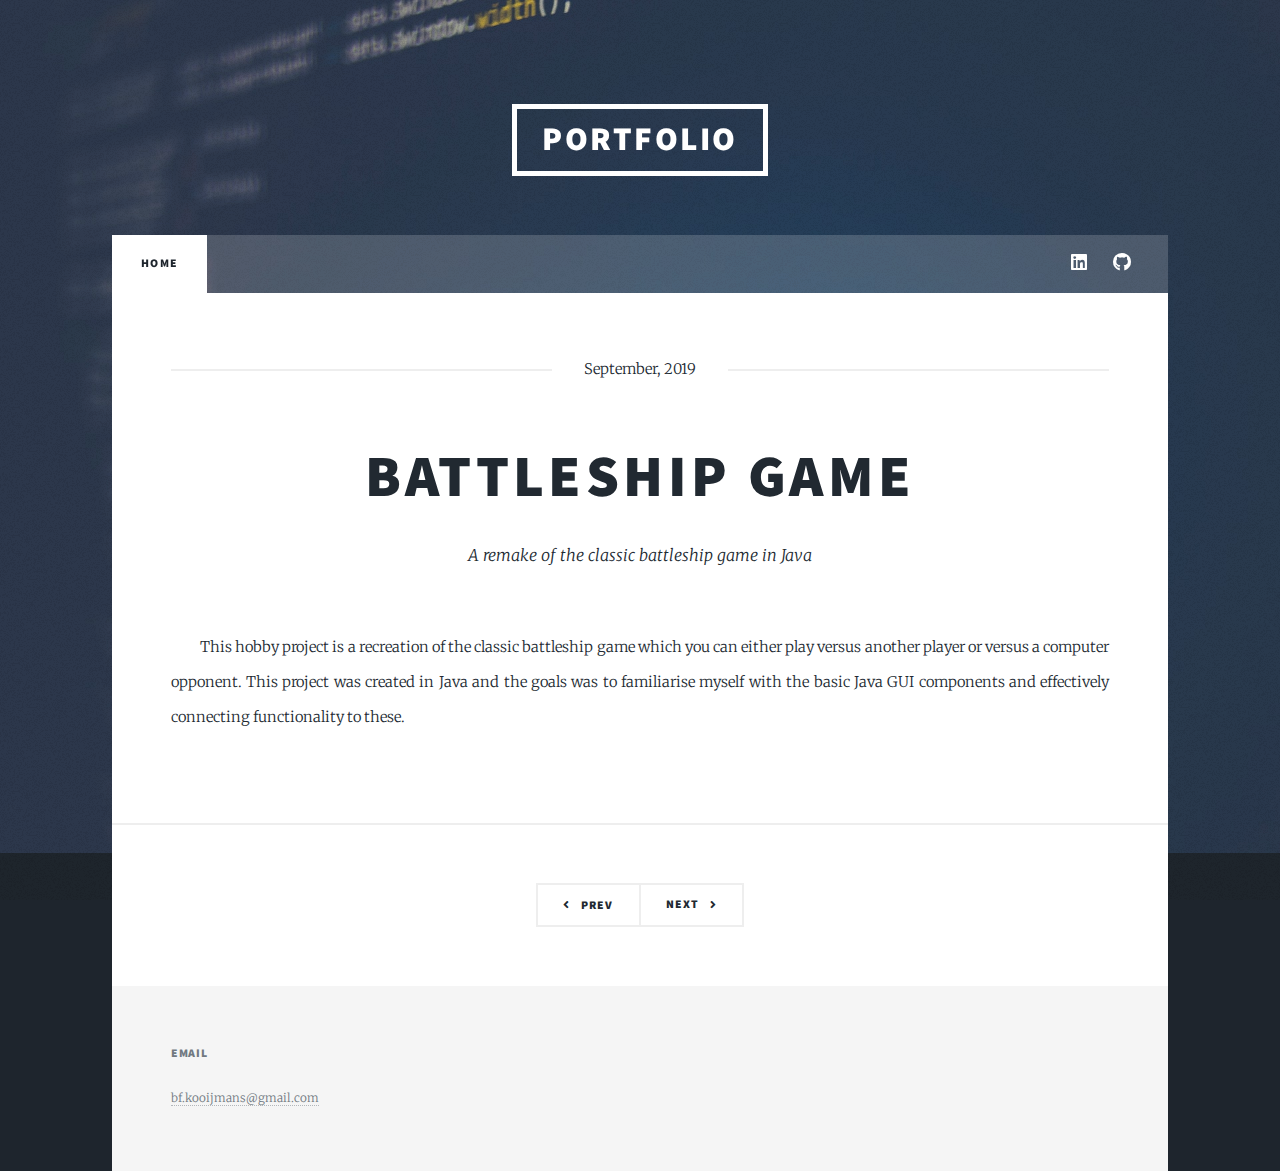
==== battleship.html @ cfff06ec "v.02" ====
<!DOCTYPE HTML>
<!--
	Massively by HTML5 UP
	html5up.net | @ajlkn
	Free for personal and commercial use under the CCA 3.0 license (html5up.net/license)
-->
<html>
	<head>
		<title>Bart Kooijmans: Battleship game </title>
		<meta charset="utf-8" />
		<meta name="viewport" content="width=device-width, initial-scale=1, user-scalable=no" />
		<link rel="stylesheet" href="assets/css/main.css" />
		<noscript><link rel="stylesheet" href="assets/css/noscript.css" /></noscript>
	</head>
	<body class="is-preload">

		<!-- Wrapper -->
			<div id="wrapper">

				<!-- Header -->
					<header id="header">
						<a href="index.html" class="logo">Portfolio</a>
					</header>

				<!-- Nav -->
					<nav id="nav">
						<ul class="links">
							<li class="active"><a href="index.html">Home</a></li>
<!--							<li><a href="generic.html">Generic Page</a></li>
							<li><a href="elements.html">Elements Reference</a></li> 
-->
						</ul>
						<ul class="icons">
							<li><a href="#" class="icon brands fa-linkedin"><span class="label">LinkedIn</span></a></li>

							<li><a href="https://github.com/BartKooijmans" class="icon brands fa-github"><span class="label">GitHub</span></a></li>
						</ul>
					</nav>

				<!-- Main -->
					<div id="main">

						<!-- Post -->
							<section class="post">
								<header class="major">
									<span class="date">September, 2019</span>
									<h1>Battleship game</h1>
									<p>A remake of the classic battleship game in Java</p>
								</header>
								<div class="image left"><img src="images/Battleship.jpg" alt="" /></div>
								<p>This hobby project is a recreation of the classic battleship game which you can either play versus another player or versus a computer opponent. This project was created in Java and the goals was to familiarise myself with the basic Java GUI components and effectively connecting functionality to these.</p>
							
							</section>

						<!-- Footer -->
						<section class="special">
							<footer>
								<div class="pagination">
									<a href="umltool.html" class="previous">Prev</a>
									<a href="umltool.html" class="next">Next</a>
								</div>
							</footer> 
						</section>
					</div>

				<!-- Footer -->
					<footer id="footer">
						<section>
							<section>
								<h3>Email</h3>
								<p><a href="mailto:bf.kooijmans@gmail.com">bf.kooijmans@gmail.com</a></p>
							</section>
						</section>
					</footer>
			</div>

		<!-- Scripts -->
			<script src="assets/js/jquery.min.js"></script>
			<script src="assets/js/jquery.scrollex.min.js"></script>
			<script src="assets/js/jquery.scrolly.min.js"></script>
			<script src="assets/js/browser.min.js"></script>
			<script src="assets/js/breakpoints.min.js"></script>
			<script src="assets/js/util.js"></script>
			<script src="assets/js/main.js"></script>

	</body>
</html>
---- assets/css/main.css ----
@import url(fontawesome-all.min.css);
@import url("https://fonts.googleapis.com/css?family=Merriweather:300,700,300italic,700italic|Source+Sans+Pro:900");

/*
	Massively by HTML5 UP
	html5up.net | @ajlkn
	Free for personal and commercial use under the CCA 3.0 license (html5up.net/license)
*/

html, body, div, span, applet, object,
iframe, h1, h2, h3, h4, h5, h6, p, blockquote,
pre, a, abbr, acronym, address, big, cite,
code, del, dfn, em, img, ins, kbd, q, s, samp,
small, strike, strong, sub, sup, tt, var, b,
u, i, center, dl, dt, dd, ol, ul, li, fieldset,
form, label, legend, table, caption, tbody,
tfoot, thead, tr, th, td, article, aside,
canvas, details, embed, figure, figcaption,
footer, header, hgroup, menu, nav, output, ruby,
section, summary, time, mark, audio, video {
	margin: 0;
	padding: 0;
	border: 0;
	font-size: 100%;
	font: inherit;
	vertical-align: baseline;}

article, aside, details, figcaption, figure,
footer, header, hgroup, menu, nav, section {
	display: block;}

body {
	line-height: 1;
}

ol, ul {
	list-style: none;
}

blockquote, q {
	quotes: none;
}

	blockquote:before, blockquote:after, q:before, q:after {
		content: '';
		content: none;
	}

table {
	border-collapse: collapse;
	border-spacing: 0;
}

body {
	-webkit-text-size-adjust: none;
}

mark {
	background-color: transparent;
	color: inherit;
}

input::-moz-focus-inner {
	border: 0;
	padding: 0;
}

input, select, textarea {
	-moz-appearance: none;
	-webkit-appearance: none;
	-ms-appearance: none;
	appearance: none;
}

/* Basic */

	@-ms-viewport {
		width: device-width;
	}

	body {
		-ms-overflow-style: scrollbar;
	}

	@media screen and (max-width: 480px) {

		html, body {
			min-width: 320px;
		}

	}

	html {
		box-sizing: border-box;
	}

	*, *:before, *:after {
		box-sizing: inherit;
	}

	body {
		background-color: #1e252d;
	}

		body.is-preload *, body.is-preload *:before, body.is-preload *:after {
			-moz-animation: none !important;
			-webkit-animation: none !important;
			-ms-animation: none !important;
			animation: none !important;
			-moz-transition: none !important;
			-webkit-transition: none !important;
			-ms-transition: none !important;
			transition: none !important;
		}

/* Type */

	html {
		font-size: 16pt;
	}

		@media screen and (max-width: 1680px) {

			html {
				font-size: 12pt;
			}

		}

		@media screen and (max-width: 1280px) {

			html {
				font-size: 11pt;
			}

		}

		@media screen and (max-width: 360px) {

			html {
				font-size: 10pt;
			}

		}

	body {
		color: #212931;
	}

	body, input, select, textarea {
		font-family: "Merriweather", Georgia, serif;
		font-weight: 300;
		font-size: 1rem;
		line-height: 2.375;
	}

	a {
		-moz-transition: color 0.2s ease-in-out, background-color 0.2s ease-in-out, border-color 0.2s ease-in-out, box-shadow 0.2s ease-in-out;
		-webkit-transition: color 0.2s ease-in-out, background-color 0.2s ease-in-out, border-color 0.2s ease-in-out, box-shadow 0.2s ease-in-out;
		-ms-transition: color 0.2s ease-in-out, background-color 0.2s ease-in-out, border-color 0.2s ease-in-out, box-shadow 0.2s ease-in-out;
		transition: color 0.2s ease-in-out, background-color 0.2s ease-in-out, border-color 0.2s ease-in-out, box-shadow 0.2s ease-in-out;
		border-bottom: dotted 1px;
		text-decoration: none;
	}

		a:hover {
			border-bottom-color: transparent;
		}

	strong, b {
		font-weight: 600;
	}

	em, i {
		font-style: italic;
	}

	p {
		text-align: justify;
		margin: 0 0 2rem 0;
	}

	h1, h2, h3, h4, h5, h6 {
		font-family: "Source Sans Pro", Helvetica, sans-serif;
		font-weight: 900;
		line-height: 1.5;
		letter-spacing: 0.075em;
		text-transform: uppercase;
		margin: 0 0 1rem 0;
	}

		h1 a, h2 a, h3 a, h4 a, h5 a, h6 a {
			border-bottom: 0;
			color: inherit;
			text-decoration: none;
		}

	h1 {
		font-size: 4rem;
		line-height: 1.1;
		margin: 0 0 2rem 0;
	}

	h2 {
		font-size: 1.75rem;
		line-height: 1.3;
		margin: 0 0 1.5rem 0;
	}

	h3 {
		font-size: 1.25rem;
		margin: 0 0 1.5rem 0;
	}

	h4 {
		font-size: 1rem;
	}

	h5 {
		font-size: 0.9rem;
	}

	h6 {
		font-size: 0.8rem;
	}

	sub {
		font-size: 0.8rem;
		position: relative;
		top: 0.5rem;
	}

	sup {
		font-size: 0.8rem;
		position: relative;
		top: -0.5rem;
	}

	blockquote {
		border-left: solid 4px;
		font-style: italic;
		margin: 0 0 2rem 0;
		padding: 0.5rem 0 0.5rem 2rem;
	}

	code {
		border: solid 2px;
		font-family: "Courier New", monospace;
		font-size: 0.9rem;
		margin: 0 0.25rem;
		padding: 0.25rem 0.65rem;
	}

	pre {
		-webkit-overflow-scrolling: touch;
		font-family: "Courier New", monospace;
		font-size: 0.9rem;
		margin: 0 0 2rem 0;
	}

		pre code {
			display: block;
			line-height: 1.75;
			padding: 1rem 1.5rem;
			overflow-x: auto;
		}

	hr {
		border: 0;
		border-bottom: solid 2px;
		margin: 3rem 0;
	}

		hr.major {
			margin: 5rem 0;
		}

	.align-left {
		text-align: left;
	}

	.align-center {
		text-align: center;
	}

	.align-right {
		text-align: right;
	}

	input, select, textarea {
		color: #212931;
	}

	a {
		color: #212931;
		border-bottom-color: rgba(33, 41, 49, 0.5);
	}

		a:hover {
			border-bottom-color: transparent;
			color: #18bfef !important;
		}

	strong, b {
		color: #212931;
	}

	h1, h2, h3, h4, h5, h6 {
		color: #212931;
	}

	blockquote {
		border-left-color: #eeeeee;
	}

	code {
		background: rgba(220, 220, 220, 0.25);
		border-color: #eeeeee;
	}

	hr {
		border-bottom-color: #eeeeee;
	}

/* Row */

	.row {
		display: flex;
		flex-wrap: wrap;
		box-sizing: border-box;
		align-items: stretch;
	}

		.row > * {
			box-sizing: border-box;
		}

		.row.gtr-uniform > * > :last-child {
			margin-bottom: 0;
		}

		.row.aln-left {
			justify-content: flex-start;
		}

		.row.aln-center {
			justify-content: center;
		}

		.row.aln-right {
			justify-content: flex-end;
		}

		.row.aln-top {
			align-items: flex-start;
		}

		.row.aln-middle {
			align-items: center;
		}

		.row.aln-bottom {
			align-items: flex-end;
		}

		.row > .imp {
			order: -1;
		}

		.row > .col-1 {
			width: 8.33333%;
		}

		.row > .off-1 {
			margin-left: 8.33333%;
		}

		.row > .col-2 {
			width: 16.66667%;
		}

		.row > .off-2 {
			margin-left: 16.66667%;
		}

		.row > .col-3 {
			width: 25%;
		}

		.row > .off-3 {
			margin-left: 25%;
		}

		.row > .col-4 {
			width: 33.33333%;
		}

		.row > .off-4 {
			margin-left: 33.33333%;
		}

		.row > .col-5 {
			width: 41.66667%;
		}

		.row > .off-5 {
			margin-left: 41.66667%;
		}

		.row > .col-6 {
			width: 50%;
		}

		.row > .off-6 {
			margin-left: 50%;
		}

		.row > .col-7 {
			width: 58.33333%;
		}

		.row > .off-7 {
			margin-left: 58.33333%;
		}

		.row > .col-8 {
			width: 66.66667%;
		}

		.row > .off-8 {
			margin-left: 66.66667%;
		}

		.row > .col-9 {
			width: 75%;
		}

		.row > .off-9 {
			margin-left: 75%;
		}

		.row > .col-10 {
			width: 83.33333%;
		}

		.row > .off-10 {
			margin-left: 83.33333%;
		}

		.row > .col-11 {
			width: 91.66667%;
		}

		.row > .off-11 {
			margin-left: 91.66667%;
		}

		.row > .col-12 {
			width: 100%;
		}

		.row > .off-12 {
			margin-left: 100%;
		}

		.row.gtr-0 {
			margin-top: 0;
			margin-left: 0rem;
		}

			.row.gtr-0 > * {
				padding: 0 0 0 0rem;
			}

			.row.gtr-0.gtr-uniform {
				margin-top: 0rem;
			}

				.row.gtr-0.gtr-uniform > * {
					padding-top: 0rem;
				}

		.row.gtr-25 {
			margin-top: 0;
			margin-left: -0.375rem;
		}

			.row.gtr-25 > * {
				padding: 0 0 0 0.375rem;
			}

			.row.gtr-25.gtr-uniform {
				margin-top: -0.375rem;
			}

				.row.gtr-25.gtr-uniform > * {
					padding-top: 0.375rem;
				}

		.row.gtr-50 {
			margin-top: 0;
			margin-left: -0.75rem;
		}

			.row.gtr-50 > * {
				padding: 0 0 0 0.75rem;
			}

			.row.gtr-50.gtr-uniform {
				margin-top: -0.75rem;
			}

				.row.gtr-50.gtr-uniform > * {
					padding-top: 0.75rem;
				}

		.row {
			margin-top: 0;
			margin-left: -1.5rem;
		}

			.row > * {
				padding: 0 0 0 1.5rem;
			}

			.row.gtr-uniform {
				margin-top: -1.5rem;
			}

				.row.gtr-uniform > * {
					padding-top: 1.5rem;
				}

		.row.gtr-150 {
			margin-top: 0;
			margin-left: -2.25rem;
		}

			.row.gtr-150 > * {
				padding: 0 0 0 2.25rem;
			}

			.row.gtr-150.gtr-uniform {
				margin-top: -2.25rem;
			}

				.row.gtr-150.gtr-uniform > * {
					padding-top: 2.25rem;
				}

		.row.gtr-200 {
			margin-top: 0;
			margin-left: -3rem;
		}

			.row.gtr-200 > * {
				padding: 0 0 0 3rem;
			}

			.row.gtr-200.gtr-uniform {
				margin-top: -3rem;
			}

				.row.gtr-200.gtr-uniform > * {
					padding-top: 3rem;
				}

		@media screen and (max-width: 1680px) {

			.row {
				display: flex;
				flex-wrap: wrap;
				box-sizing: border-box;
				align-items: stretch;
			}

				.row > * {
					box-sizing: border-box;
				}

				.row.gtr-uniform > * > :last-child {
					margin-bottom: 0;
				}

				.row.aln-left {
					justify-content: flex-start;
				}

				.row.aln-center {
					justify-content: center;
				}

				.row.aln-right {
					justify-content: flex-end;
				}

				.row.aln-top {
					align-items: flex-start;
				}

				.row.aln-middle {
					align-items: center;
				}

				.row.aln-bottom {
					align-items: flex-end;
				}

				.row > .imp-xlarge {
					order: -1;
				}

				.row > .col-1-xlarge {
					width: 8.33333%;
				}

				.row > .off-1-xlarge {
					margin-left: 8.33333%;
				}

				.row > .col-2-xlarge {
					width: 16.66667%;
				}

				.row > .off-2-xlarge {
					margin-left: 16.66667%;
				}

				.row > .col-3-xlarge {
					width: 25%;
				}

				.row > .off-3-xlarge {
					margin-left: 25%;
				}

				.row > .col-4-xlarge {
					width: 33.33333%;
				}

				.row > .off-4-xlarge {
					margin-left: 33.33333%;
				}

				.row > .col-5-xlarge {
					width: 41.66667%;
				}

				.row > .off-5-xlarge {
					margin-left: 41.66667%;
				}

				.row > .col-6-xlarge {
					width: 50%;
				}

				.row > .off-6-xlarge {
					margin-left: 50%;
				}

				.row > .col-7-xlarge {
					width: 58.33333%;
				}

				.row > .off-7-xlarge {
					margin-left: 58.33333%;
				}

				.row > .col-8-xlarge {
					width: 66.66667%;
				}

				.row > .off-8-xlarge {
					margin-left: 66.66667%;
				}

				.row > .col-9-xlarge {
					width: 75%;
				}

				.row > .off-9-xlarge {
					margin-left: 75%;
				}

				.row > .col-10-xlarge {
					width: 83.33333%;
				}

				.row > .off-10-xlarge {
					margin-left: 83.33333%;
				}

				.row > .col-11-xlarge {
					width: 91.66667%;
				}

				.row > .off-11-xlarge {
					margin-left: 91.66667%;
				}

				.row > .col-12-xlarge {
					width: 100%;
				}

				.row > .off-12-xlarge {
					margin-left: 100%;
				}

				.row.gtr-0 {
					margin-top: 0;
					margin-left: 0rem;
				}

					.row.gtr-0 > * {
						padding: 0 0 0 0rem;
					}

					.row.gtr-0.gtr-uniform {
						margin-top: 0rem;
					}

						.row.gtr-0.gtr-uniform > * {
							padding-top: 0rem;
						}

				.row.gtr-25 {
					margin-top: 0;
					margin-left: -0.375rem;
				}

					.row.gtr-25 > * {
						padding: 0 0 0 0.375rem;
					}

					.row.gtr-25.gtr-uniform {
						margin-top: -0.375rem;
					}

						.row.gtr-25.gtr-uniform > * {
							padding-top: 0.375rem;
						}

				.row.gtr-50 {
					margin-top: 0;
					margin-left: -0.75rem;
				}

					.row.gtr-50 > * {
						padding: 0 0 0 0.75rem;
					}

					.row.gtr-50.gtr-uniform {
						margin-top: -0.75rem;
					}

						.row.gtr-50.gtr-uniform > * {
							padding-top: 0.75rem;
						}

				.row {
					margin-top: 0;
					margin-left: -1.5rem;
				}

					.row > * {
						padding: 0 0 0 1.5rem;
					}

					.row.gtr-uniform {
						margin-top: -1.5rem;
					}

						.row.gtr-uniform > * {
							padding-top: 1.5rem;
						}

				.row.gtr-150 {
					margin-top: 0;
					margin-left: -2.25rem;
				}

					.row.gtr-150 > * {
						padding: 0 0 0 2.25rem;
					}

					.row.gtr-150.gtr-uniform {
						margin-top: -2.25rem;
					}

						.row.gtr-150.gtr-uniform > * {
							padding-top: 2.25rem;
						}

				.row.gtr-200 {
					margin-top: 0;
					margin-left: -3rem;
				}

					.row.gtr-200 > * {
						padding: 0 0 0 3rem;
					}

					.row.gtr-200.gtr-uniform {
						margin-top: -3rem;
					}

						.row.gtr-200.gtr-uniform > * {
							padding-top: 3rem;
						}

		}

		@media screen and (max-width: 1280px) {

			.row {
				display: flex;
				flex-wrap: wrap;
				box-sizing: border-box;
				align-items: stretch;
			}

				.row > * {
					box-sizing: border-box;
				}

				.row.gtr-uniform > * > :last-child {
					margin-bottom: 0;
				}

				.row.aln-left {
					justify-content: flex-start;
				}

				.row.aln-center {
					justify-content: center;
				}

				.row.aln-right {
					justify-content: flex-end;
				}

				.row.aln-top {
					align-items: flex-start;
				}

				.row.aln-middle {
					align-items: center;
				}

				.row.aln-bottom {
					align-items: flex-end;
				}

				.row > .imp-large {
					order: -1;
				}

				.row > .col-1-large {
					width: 8.33333%;
				}

				.row > .off-1-large {
					margin-left: 8.33333%;
				}

				.row > .col-2-large {
					width: 16.66667%;
				}

				.row > .off-2-large {
					margin-left: 16.66667%;
				}

				.row > .col-3-large {
					width: 25%;
				}

				.row > .off-3-large {
					margin-left: 25%;
				}

				.row > .col-4-large {
					width: 33.33333%;
				}

				.row > .off-4-large {
					margin-left: 33.33333%;
				}

				.row > .col-5-large {
					width: 41.66667%;
				}

				.row > .off-5-large {
					margin-left: 41.66667%;
				}

				.row > .col-6-large {
					width: 50%;
				}

				.row > .off-6-large {
					margin-left: 50%;
				}

				.row > .col-7-large {
					width: 58.33333%;
				}

				.row > .off-7-large {
					margin-left: 58.33333%;
				}

				.row > .col-8-large {
					width: 66.66667%;
				}

				.row > .off-8-large {
					margin-left: 66.66667%;
				}

				.row > .col-9-large {
					width: 75%;
				}

				.row > .off-9-large {
					margin-left: 75%;
				}

				.row > .col-10-large {
					width: 83.33333%;
				}

				.row > .off-10-large {
					margin-left: 83.33333%;
				}

				.row > .col-11-large {
					width: 91.66667%;
				}

				.row > .off-11-large {
					margin-left: 91.66667%;
				}

				.row > .col-12-large {
					width: 100%;
				}

				.row > .off-12-large {
					margin-left: 100%;
				}

				.row.gtr-0 {
					margin-top: 0;
					margin-left: 0rem;
				}

					.row.gtr-0 > * {
						padding: 0 0 0 0rem;
					}

					.row.gtr-0.gtr-uniform {
						margin-top: 0rem;
					}

						.row.gtr-0.gtr-uniform > * {
							padding-top: 0rem;
						}

				.row.gtr-25 {
					margin-top: 0;
					margin-left: -0.375rem;
				}

					.row.gtr-25 > * {
						padding: 0 0 0 0.375rem;
					}

					.row.gtr-25.gtr-uniform {
						margin-top: -0.375rem;
					}

						.row.gtr-25.gtr-uniform > * {
							padding-top: 0.375rem;
						}

				.row.gtr-50 {
					margin-top: 0;
					margin-left: -0.75rem;
				}

					.row.gtr-50 > * {
						padding: 0 0 0 0.75rem;
					}

					.row.gtr-50.gtr-uniform {
						margin-top: -0.75rem;
					}

						.row.gtr-50.gtr-uniform > * {
							padding-top: 0.75rem;
						}

				.row {
					margin-top: 0;
					margin-left: -1.5rem;
				}

					.row > * {
						padding: 0 0 0 1.5rem;
					}

					.row.gtr-uniform {
						margin-top: -1.5rem;
					}

						.row.gtr-uniform > * {
							padding-top: 1.5rem;
						}

				.row.gtr-150 {
					margin-top: 0;
					margin-left: -2.25rem;
				}

					.row.gtr-150 > * {
						padding: 0 0 0 2.25rem;
					}

					.row.gtr-150.gtr-uniform {
						margin-top: -2.25rem;
					}

						.row.gtr-150.gtr-uniform > * {
							padding-top: 2.25rem;
						}

				.row.gtr-200 {
					margin-top: 0;
					margin-left: -3rem;
				}

					.row.gtr-200 > * {
						padding: 0 0 0 3rem;
					}

					.row.gtr-200.gtr-uniform {
						margin-top: -3rem;
					}

						.row.gtr-200.gtr-uniform > * {
							padding-top: 3rem;
						}

		}

		@media screen and (max-width: 980px) {

			.row {
				display: flex;
				flex-wrap: wrap;
				box-sizing: border-box;
				align-items: stretch;
			}

				.row > * {
					box-sizing: border-box;
				}

				.row.gtr-uniform > * > :last-child {
					margin-bottom: 0;
				}

				.row.aln-left {
					justify-content: flex-start;
				}

				.row.aln-center {
					justify-content: center;
				}

				.row.aln-right {
					justify-content: flex-end;
				}

				.row.aln-top {
					align-items: flex-start;
				}

				.row.aln-middle {
					align-items: center;
				}

				.row.aln-bottom {
					align-items: flex-end;
				}

				.row > .imp-medium {
					order: -1;
				}

				.row > .col-1-medium {
					width: 8.33333%;
				}

				.row > .off-1-medium {
					margin-left: 8.33333%;
				}

				.row > .col-2-medium {
					width: 16.66667%;
				}

				.row > .off-2-medium {
					margin-left: 16.66667%;
				}

				.row > .col-3-medium {
					width: 25%;
				}

				.row > .off-3-medium {
					margin-left: 25%;
				}

				.row > .col-4-medium {
					width: 33.33333%;
				}

				.row > .off-4-medium {
					margin-left: 33.33333%;
				}

				.row > .col-5-medium {
					width: 41.66667%;
				}

				.row > .off-5-medium {
					margin-left: 41.66667%;
				}

				.row > .col-6-medium {
					width: 50%;
				}

				.row > .off-6-medium {
					margin-left: 50%;
				}

				.row > .col-7-medium {
					width: 58.33333%;
				}

				.row > .off-7-medium {
					margin-left: 58.33333%;
				}

				.row > .col-8-medium {
					width: 66.66667%;
				}

				.row > .off-8-medium {
					margin-left: 66.66667%;
				}

				.row > .col-9-medium {
					width: 75%;
				}

				.row > .off-9-medium {
					margin-left: 75%;
				}

				.row > .col-10-medium {
					width: 83.33333%;
				}

				.row > .off-10-medium {
					margin-left: 83.33333%;
				}

				.row > .col-11-medium {
					width: 91.66667%;
				}

				.row > .off-11-medium {
					margin-left: 91.66667%;
				}

				.row > .col-12-medium {
					width: 100%;
				}

				.row > .off-12-medium {
					margin-left: 100%;
				}

				.row.gtr-0 {
					margin-top: 0;
					margin-left: 0rem;
				}

					.row.gtr-0 > * {
						padding: 0 0 0 0rem;
					}

					.row.gtr-0.gtr-uniform {
						margin-top: 0rem;
					}

						.row.gtr-0.gtr-uniform > * {
							padding-top: 0rem;
						}

				.row.gtr-25 {
					margin-top: 0;
					margin-left: -0.375rem;
				}

					.row.gtr-25 > * {
						padding: 0 0 0 0.375rem;
					}

					.row.gtr-25.gtr-uniform {
						margin-top: -0.375rem;
					}

						.row.gtr-25.gtr-uniform > * {
							padding-top: 0.375rem;
						}

				.row.gtr-50 {
					margin-top: 0;
					margin-left: -0.75rem;
				}

					.row.gtr-50 > * {
						padding: 0 0 0 0.75rem;
					}

					.row.gtr-50.gtr-uniform {
						margin-top: -0.75rem;
					}

						.row.gtr-50.gtr-uniform > * {
							padding-top: 0.75rem;
						}

				.row {
					margin-top: 0;
					margin-left: -1.5rem;
				}

					.row > * {
						padding: 0 0 0 1.5rem;
					}

					.row.gtr-uniform {
						margin-top: -1.5rem;
					}

						.row.gtr-uniform > * {
							padding-top: 1.5rem;
						}

				.row.gtr-150 {
					margin-top: 0;
					margin-left: -2.25rem;
				}

					.row.gtr-150 > * {
						padding: 0 0 0 2.25rem;
					}

					.row.gtr-150.gtr-uniform {
						margin-top: -2.25rem;
					}

						.row.gtr-150.gtr-uniform > * {
							padding-top: 2.25rem;
						}

				.row.gtr-200 {
					margin-top: 0;
					margin-left: -3rem;
				}

					.row.gtr-200 > * {
						padding: 0 0 0 3rem;
					}

					.row.gtr-200.gtr-uniform {
						margin-top: -3rem;
					}

						.row.gtr-200.gtr-uniform > * {
							padding-top: 3rem;
						}

		}

		@media screen and (max-width: 736px) {

			.row {
				display: flex;
				flex-wrap: wrap;
				box-sizing: border-box;
				align-items: stretch;
			}

				.row > * {
					box-sizing: border-box;
				}

				.row.gtr-uniform > * > :last-child {
					margin-bottom: 0;
				}

				.row.aln-left {
					justify-content: flex-start;
				}

				.row.aln-center {
					justify-content: center;
				}

				.row.aln-right {
					justify-content: flex-end;
				}

				.row.aln-top {
					align-items: flex-start;
				}

				.row.aln-middle {
					align-items: center;
				}

				.row.aln-bottom {
					align-items: flex-end;
				}

				.row > .imp-small {
					order: -1;
				}

				.row > .col-1-small {
					width: 8.33333%;
				}

				.row > .off-1-small {
					margin-left: 8.33333%;
				}

				.row > .col-2-small {
					width: 16.66667%;
				}

				.row > .off-2-small {
					margin-left: 16.66667%;
				}

				.row > .col-3-small {
					width: 25%;
				}

				.row > .off-3-small {
					margin-left: 25%;
				}

				.row > .col-4-small {
					width: 33.33333%;
				}

				.row > .off-4-small {
					margin-left: 33.33333%;
				}

				.row > .col-5-small {
					width: 41.66667%;
				}

				.row > .off-5-small {
					margin-left: 41.66667%;
				}

				.row > .col-6-small {
					width: 50%;
				}

				.row > .off-6-small {
					margin-left: 50%;
				}

				.row > .col-7-small {
					width: 58.33333%;
				}

				.row > .off-7-small {
					margin-left: 58.33333%;
				}

				.row > .col-8-small {
					width: 66.66667%;
				}

				.row > .off-8-small {
					margin-left: 66.66667%;
				}

				.row > .col-9-small {
					width: 75%;
				}

				.row > .off-9-small {
					margin-left: 75%;
				}

				.row > .col-10-small {
					width: 83.33333%;
				}

				.row > .off-10-small {
					margin-left: 83.33333%;
				}

				.row > .col-11-small {
					width: 91.66667%;
				}

				.row > .off-11-small {
					margin-left: 91.66667%;
				}

				.row > .col-12-small {
					width: 100%;
				}

				.row > .off-12-small {
					margin-left: 100%;
				}

				.row.gtr-0 {
					margin-top: 0;
					margin-left: 0rem;
				}

					.row.gtr-0 > * {
						padding: 0 0 0 0rem;
					}

					.row.gtr-0.gtr-uniform {
						margin-top: 0rem;
					}

						.row.gtr-0.gtr-uniform > * {
							padding-top: 0rem;
						}

				.row.gtr-25 {
					margin-top: 0;
					margin-left: -0.375rem;
				}

					.row.gtr-25 > * {
						padding: 0 0 0 0.375rem;
					}

					.row.gtr-25.gtr-uniform {
						margin-top: -0.375rem;
					}

						.row.gtr-25.gtr-uniform > * {
							padding-top: 0.375rem;
						}

				.row.gtr-50 {
					margin-top: 0;
					margin-left: -0.75rem;
				}

					.row.gtr-50 > * {
						padding: 0 0 0 0.75rem;
					}

					.row.gtr-50.gtr-uniform {
						margin-top: -0.75rem;
					}

						.row.gtr-50.gtr-uniform > * {
							padding-top: 0.75rem;
						}

				.row {
					margin-top: 0;
					margin-left: -1.5rem;
				}

					.row > * {
						padding: 0 0 0 1.5rem;
					}

					.row.gtr-uniform {
						margin-top: -1.5rem;
					}

						.row.gtr-uniform > * {
							padding-top: 1.5rem;
						}

				.row.gtr-150 {
					margin-top: 0;
					margin-left: -2.25rem;
				}

					.row.gtr-150 > * {
						padding: 0 0 0 2.25rem;
					}

					.row.gtr-150.gtr-uniform {
						margin-top: -2.25rem;
					}

						.row.gtr-150.gtr-uniform > * {
							padding-top: 2.25rem;
						}

				.row.gtr-200 {
					margin-top: 0;
					margin-left: -3rem;
				}

					.row.gtr-200 > * {
						padding: 0 0 0 3rem;
					}

					.row.gtr-200.gtr-uniform {
						margin-top: -3rem;
					}

						.row.gtr-200.gtr-uniform > * {
							padding-top: 3rem;
						}

		}

		@media screen and (max-width: 480px) {

			.row {
				display: flex;
				flex-wrap: wrap;
				box-sizing: border-box;
				align-items: stretch;
			}

				.row > * {
					box-sizing: border-box;
				}

				.row.gtr-uniform > * > :last-child {
					margin-bottom: 0;
				}

				.row.aln-left {
					justify-content: flex-start;
				}

				.row.aln-center {
					justify-content: center;
				}

				.row.aln-right {
					justify-content: flex-end;
				}

				.row.aln-top {
					align-items: flex-start;
				}

				.row.aln-middle {
					align-items: center;
				}

				.row.aln-bottom {
					align-items: flex-end;
				}

				.row > .imp-xsmall {
					order: -1;
				}

				.row > .col-1-xsmall {
					width: 8.33333%;
				}

				.row > .off-1-xsmall {
					margin-left: 8.33333%;
				}

				.row > .col-2-xsmall {
					width: 16.66667%;
				}

				.row > .off-2-xsmall {
					margin-left: 16.66667%;
				}

				.row > .col-3-xsmall {
					width: 25%;
				}

				.row > .off-3-xsmall {
					margin-left: 25%;
				}

				.row > .col-4-xsmall {
					width: 33.33333%;
				}

				.row > .off-4-xsmall {
					margin-left: 33.33333%;
				}

				.row > .col-5-xsmall {
					width: 41.66667%;
				}

				.row > .off-5-xsmall {
					margin-left: 41.66667%;
				}

				.row > .col-6-xsmall {
					width: 50%;
				}

				.row > .off-6-xsmall {
					margin-left: 50%;
				}

				.row > .col-7-xsmall {
					width: 58.33333%;
				}

				.row > .off-7-xsmall {
					margin-left: 58.33333%;
				}

				.row > .col-8-xsmall {
					width: 66.66667%;
				}

				.row > .off-8-xsmall {
					margin-left: 66.66667%;
				}

				.row > .col-9-xsmall {
					width: 75%;
				}

				.row > .off-9-xsmall {
					margin-left: 75%;
				}

				.row > .col-10-xsmall {
					width: 83.33333%;
				}

				.row > .off-10-xsmall {
					margin-left: 83.33333%;
				}

				.row > .col-11-xsmall {
					width: 91.66667%;
				}

				.row > .off-11-xsmall {
					margin-left: 91.66667%;
				}

				.row > .col-12-xsmall {
					width: 100%;
				}

				.row > .off-12-xsmall {
					margin-left: 100%;
				}

				.row.gtr-0 {
					margin-top: 0;
					margin-left: 0rem;
				}

					.row.gtr-0 > * {
						padding: 0 0 0 0rem;
					}

					.row.gtr-0.gtr-uniform {
						margin-top: 0rem;
					}

						.row.gtr-0.gtr-uniform > * {
							padding-top: 0rem;
						}

				.row.gtr-25 {
					margin-top: 0;
					margin-left: -0.375rem;
				}

					.row.gtr-25 > * {
						padding: 0 0 0 0.375rem;
					}

					.row.gtr-25.gtr-uniform {
						margin-top: -0.375rem;
					}

						.row.gtr-25.gtr-uniform > * {
							padding-top: 0.375rem;
						}

				.row.gtr-50 {
					margin-top: 0;
					margin-left: -0.75rem;
				}

					.row.gtr-50 > * {
						padding: 0 0 0 0.75rem;
					}

					.row.gtr-50.gtr-uniform {
						margin-top: -0.75rem;
					}

						.row.gtr-50.gtr-uniform > * {
							padding-top: 0.75rem;
						}

				.row {
					margin-top: 0;
					margin-left: -1.5rem;
				}

					.row > * {
						padding: 0 0 0 1.5rem;
					}

					.row.gtr-uniform {
						margin-top: -1.5rem;
					}

						.row.gtr-uniform > * {
							padding-top: 1.5rem;
						}

				.row.gtr-150 {
					margin-top: 0;
					margin-left: -2.25rem;
				}

					.row.gtr-150 > * {
						padding: 0 0 0 2.25rem;
					}

					.row.gtr-150.gtr-uniform {
						margin-top: -2.25rem;
					}

						.row.gtr-150.gtr-uniform > * {
							padding-top: 2.25rem;
						}

				.row.gtr-200 {
					margin-top: 0;
					margin-left: -3rem;
				}

					.row.gtr-200 > * {
						padding: 0 0 0 3rem;
					}

					.row.gtr-200.gtr-uniform {
						margin-top: -3rem;
					}

						.row.gtr-200.gtr-uniform > * {
							padding-top: 3rem;
						}

		}

		@media screen and (max-width: 360px) {

			.row {
				display: flex;
				flex-wrap: wrap;
				box-sizing: border-box;
				align-items: stretch;
			}

				.row > * {
					box-sizing: border-box;
				}

				.row.gtr-uniform > * > :last-child {
					margin-bottom: 0;
				}

				.row.aln-left {
					justify-content: flex-start;
				}

				.row.aln-center {
					justify-content: center;
				}

				.row.aln-right {
					justify-content: flex-end;
				}

				.row.aln-top {
					align-items: flex-start;
				}

				.row.aln-middle {
					align-items: center;
				}

				.row.aln-bottom {
					align-items: flex-end;
				}

				.row > .imp-xxsmall {
					order: -1;
				}

				.row > .col-1-xxsmall {
					width: 8.33333%;
				}

				.row > .off-1-xxsmall {
					margin-left: 8.33333%;
				}

				.row > .col-2-xxsmall {
					width: 16.66667%;
				}

				.row > .off-2-xxsmall {
					margin-left: 16.66667%;
				}

				.row > .col-3-xxsmall {
					width: 25%;
				}

				.row > .off-3-xxsmall {
					margin-left: 25%;
				}

				.row > .col-4-xxsmall {
					width: 33.33333%;
				}

				.row > .off-4-xxsmall {
					margin-left: 33.33333%;
				}

				.row > .col-5-xxsmall {
					width: 41.66667%;
				}

				.row > .off-5-xxsmall {
					margin-left: 41.66667%;
				}

				.row > .col-6-xxsmall {
					width: 50%;
				}

				.row > .off-6-xxsmall {
					margin-left: 50%;
				}

				.row > .col-7-xxsmall {
					width: 58.33333%;
				}

				.row > .off-7-xxsmall {
					margin-left: 58.33333%;
				}

				.row > .col-8-xxsmall {
					width: 66.66667%;
				}

				.row > .off-8-xxsmall {
					margin-left: 66.66667%;
				}

				.row > .col-9-xxsmall {
					width: 75%;
				}

				.row > .off-9-xxsmall {
					margin-left: 75%;
				}

				.row > .col-10-xxsmall {
					width: 83.33333%;
				}

				.row > .off-10-xxsmall {
					margin-left: 83.33333%;
				}

				.row > .col-11-xxsmall {
					width: 91.66667%;
				}

				.row > .off-11-xxsmall {
					margin-left: 91.66667%;
				}

				.row > .col-12-xxsmall {
					width: 100%;
				}

				.row > .off-12-xxsmall {
					margin-left: 100%;
				}

				.row.gtr-0 {
					margin-top: 0;
					margin-left: 0rem;
				}

					.row.gtr-0 > * {
						padding: 0 0 0 0rem;
					}

					.row.gtr-0.gtr-uniform {
						margin-top: 0rem;
					}

						.row.gtr-0.gtr-uniform > * {
							padding-top: 0rem;
						}

				.row.gtr-25 {
					margin-top: 0;
					margin-left: -0.375rem;
				}

					.row.gtr-25 > * {
						padding: 0 0 0 0.375rem;
					}

					.row.gtr-25.gtr-uniform {
						margin-top: -0.375rem;
					}

						.row.gtr-25.gtr-uniform > * {
							padding-top: 0.375rem;
						}

				.row.gtr-50 {
					margin-top: 0;
					margin-left: -0.75rem;
				}

					.row.gtr-50 > * {
						padding: 0 0 0 0.75rem;
					}

					.row.gtr-50.gtr-uniform {
						margin-top: -0.75rem;
					}

						.row.gtr-50.gtr-uniform > * {
							padding-top: 0.75rem;
						}

				.row {
					margin-top: 0;
					margin-left: -1.5rem;
				}

					.row > * {
						padding: 0 0 0 1.5rem;
					}

					.row.gtr-uniform {
						margin-top: -1.5rem;
					}

						.row.gtr-uniform > * {
							padding-top: 1.5rem;
						}

				.row.gtr-150 {
					margin-top: 0;
					margin-left: -2.25rem;
				}

					.row.gtr-150 > * {
						padding: 0 0 0 2.25rem;
					}

					.row.gtr-150.gtr-uniform {
						margin-top: -2.25rem;
					}

						.row.gtr-150.gtr-uniform > * {
							padding-top: 2.25rem;
						}

				.row.gtr-200 {
					margin-top: 0;
					margin-left: -3rem;
				}

					.row.gtr-200 > * {
						padding: 0 0 0 3rem;
					}

					.row.gtr-200.gtr-uniform {
						margin-top: -3rem;
					}

						.row.gtr-200.gtr-uniform > * {
							padding-top: 3rem;
						}

		}

/* Box */

	.box {
		border: solid 2px;
		margin-bottom: 2rem;
		padding: 1.5rem;
	}

		.box > :last-child,
		.box > :last-child > :last-child,
		.box > :last-child > :last-child > :last-child {
			margin-bottom: 0;
		}

		.box.alt {
			border: 0;
			border-radius: 0;
			padding: 0;
		}

	.box {
		border-color: #eeeeee;
	}

/* Button */

	input[type="submit"],
	input[type="reset"],
	input[type="button"],
	button,
	.button {
		-moz-appearance: none;
		-webkit-appearance: none;
		-ms-appearance: none;
		appearance: none;
		-moz-transition: background-color 0.2s ease-in-out, box-shadow 0.2s ease-in-out, color 0.2s ease-in-out;
		-webkit-transition: background-color 0.2s ease-in-out, box-shadow 0.2s ease-in-out, color 0.2s ease-in-out;
		-ms-transition: background-color 0.2s ease-in-out, box-shadow 0.2s ease-in-out, color 0.2s ease-in-out;
		transition: background-color 0.2s ease-in-out, box-shadow 0.2s ease-in-out, color 0.2s ease-in-out;
		border: 0;
		border-radius: 0;
		cursor: pointer;
		display: inline-block;
		font-family: "Source Sans Pro", Helvetica, sans-serif;
		font-size: 0.8rem;
		font-weight: 900;
		letter-spacing: 0.075em;
		height: 3rem;
		line-height: 3rem;
		padding: 0 2rem;
		text-align: center;
		text-decoration: none;
		text-transform: uppercase;
		white-space: nowrap;
	}

		input[type="submit"].icon:before,
		input[type="reset"].icon:before,
		input[type="button"].icon:before,
		button.icon:before,
		.button.icon:before {
			margin-right: 0.5rem;
		}

		input[type="submit"].icon.solo,
		input[type="reset"].icon.solo,
		input[type="button"].icon.solo,
		button.icon.solo,
		.button.icon.solo {
			position: relative;
			width: 4rem;
			height: 4rem;
			line-height: 4rem;
			border-radius: 4rem;
			text-indent: 4rem;
			overflow: hidden;
			padding: 0;
			white-space: nowrap;
		}

			input[type="submit"].icon.solo:before,
			input[type="reset"].icon.solo:before,
			input[type="button"].icon.solo:before,
			button.icon.solo:before,
			.button.icon.solo:before {
				position: absolute;
				display: block;
				top: 0;
				left: 0;
				width: inherit;
				height: inherit;
				line-height: inherit;
				font-size: 1.25rem;
				margin-right: 0;
				text-align: center;
				text-indent: 0;
			}

		input[type="submit"].fit,
		input[type="reset"].fit,
		input[type="button"].fit,
		button.fit,
		.button.fit {
			width: 100%;
		}

		input[type="submit"].small,
		input[type="reset"].small,
		input[type="button"].small,
		button.small,
		.button.small {
			font-size: 0.7rem;
			height: 2.5rem;
			line-height: 2.5rem;
			padding: 0 1.5rem;
		}

		input[type="submit"].large,
		input[type="reset"].large,
		input[type="button"].large,
		button.large,
		.button.large {
			font-size: 0.9rem;
			height: 3.5rem;
			line-height: 3.5rem;
			padding: 0 2.75rem;
		}

		@media screen and (max-width: 980px) {

			input[type="submit"],
			input[type="reset"],
			input[type="button"],
			button,
			.button {
				font-size: 0.9rem;
				height: 3.25rem;
				line-height: 3.25rem;
			}

				input[type="submit"].large,
				input[type="reset"].large,
				input[type="button"].large,
				button.large,
				.button.large {
					font-size: 1rem;
					height: 3.75rem;
					line-height: 3.75rem;
				}

		}

		input[type="submit"].disabled, input[type="submit"]:disabled,
		input[type="reset"].disabled,
		input[type="reset"]:disabled,
		input[type="button"].disabled,
		input[type="button"]:disabled,
		button.disabled,
		button:disabled,
		.button.disabled,
		.button:disabled {
			pointer-events: none;
			opacity: 0.25;
		}

	input[type="submit"],
	input[type="reset"],
	input[type="button"],
	button,
	.button {
		background-color: transparent;
		box-shadow: inset 0 0 0 2px #212931;
		color: #212931 !important;
	}

		input[type="submit"]:hover,
		input[type="reset"]:hover,
		input[type="button"]:hover,
		button:hover,
		.button:hover {
			box-shadow: inset 0 0 0 2px #18bfef;
			color: #18bfef !important;
		}

		input[type="submit"].primary,
		input[type="reset"].primary,
		input[type="button"].primary,
		button.primary,
		.button.primary {
			background-color: #212931;
			box-shadow: none;
			color: #ffffff !important;
		}

			input[type="submit"].primary:hover,
			input[type="reset"].primary:hover,
			input[type="button"].primary:hover,
			button.primary:hover,
			.button.primary:hover {
				background-color: #18bfef;
			}

/* Form */

	form {
		margin: 0 0 2rem 0;
	}

		form > :last-child {
			margin-bottom: 0;
		}

		form > .fields {
			display: -moz-flex;
			display: -webkit-flex;
			display: -ms-flex;
			display: flex;
			-moz-flex-wrap: wrap;
			-webkit-flex-wrap: wrap;
			-ms-flex-wrap: wrap;
			flex-wrap: wrap;
			width: calc(100% + 3rem);
			margin: -1.5rem 0 2rem -1.5rem;
		}

			form > .fields > .field {
				-moz-flex-grow: 0;
				-webkit-flex-grow: 0;
				-ms-flex-grow: 0;
				flex-grow: 0;
				-moz-flex-shrink: 0;
				-webkit-flex-shrink: 0;
				-ms-flex-shrink: 0;
				flex-shrink: 0;
				padding: 1.5rem 0 0 1.5rem;
				width: calc(100% - 1.5rem);
			}

				form > .fields > .field.half {
					width: calc(50% - 0.75rem);
				}

				form > .fields > .field.third {
					width: calc(100%/3 - 0.5rem);
				}

				form > .fields > .field.quarter {
					width: calc(25% - 0.375rem);
				}

		@media screen and (max-width: 480px) {

			form > .fields {
				width: calc(100% + 3rem);
				margin: -1.5rem 0 2rem -1.5rem;
			}

				form > .fields > .field {
					padding: 1.5rem 0 0 1.5rem;
					width: calc(100% - 1.5rem);
				}

					form > .fields > .field.half {
						width: calc(100% - 1.5rem);
					}

					form > .fields > .field.third {
						width: calc(100% - 1.5rem);
					}

					form > .fields > .field.quarter {
						width: calc(100% - 1.5rem);
					}

		}

	label {
		display: block;
		font-family: "Source Sans Pro", Helvetica, sans-serif;
		font-weight: 900;
		line-height: 1.5;
		letter-spacing: 0.075em;
		font-size: 0.8rem;
		text-transform: uppercase;
		margin: 0 0 0.75rem 0;
	}

		@media screen and (max-width: 980px) {

			label {
				font-size: 0.9rem;
			}

		}

	input[type="text"],
	input[type="password"],
	input[type="email"],
	select,
	textarea {
		-moz-appearance: none;
		-webkit-appearance: none;
		-ms-appearance: none;
		appearance: none;
		background: transparent;
		border-radius: 0;
		border: solid 2px;
		color: inherit;
		display: block;
		outline: 0;
		padding: 0 1rem;
		text-decoration: none;
		width: 100%;
	}

		input[type="text"]:invalid,
		input[type="password"]:invalid,
		input[type="email"]:invalid,
		select:invalid,
		textarea:invalid {
			box-shadow: none;
		}

	select {
		background-size: 1.25rem;
		background-repeat: no-repeat;
		background-position: calc(100% - 1rem) center;
		height: 3rem;
		padding-right: 3rem;
		text-overflow: ellipsis;
	}

		select:focus::-ms-value {
			background-color: transparent;
		}

		select::-ms-expand {
			display: none;
		}

	input[type="text"],
	input[type="password"],
	input[type="email"],
	select {
		height: 3rem;
	}

	textarea {
		padding: 0.75rem 1rem;
	}

	input[type="checkbox"],
	input[type="radio"] {
		-moz-appearance: none;
		-webkit-appearance: none;
		-ms-appearance: none;
		appearance: none;
		display: block;
		float: left;
		margin-right: -2rem;
		opacity: 0;
		width: 1rem;
		z-index: -1;
	}

		input[type="checkbox"] + label,
		input[type="radio"] + label {
			text-decoration: none;
			cursor: pointer;
			display: inline-block;
			font-size: 1rem;
			letter-spacing: 0;
			font-family: "Merriweather", Georgia, serif;
			text-transform: none;
			font-weight: 300;
			padding-left: 2.8rem;
			padding-right: 1rem;
			position: relative;
		}

			input[type="checkbox"] + label:before,
			input[type="radio"] + label:before {
				-moz-osx-font-smoothing: grayscale;
				-webkit-font-smoothing: antialiased;
				display: inline-block;
				font-style: normal;
				font-variant: normal;
				text-rendering: auto;
				line-height: 1;
				text-transform: none !important;
				font-family: 'Font Awesome 5 Free';
				font-weight: 900;
			}

			input[type="checkbox"] + label:before,
			input[type="radio"] + label:before {
				border-radius: 0;
				border: solid 2px;
				content: '';
				display: inline-block;
				font-size: 0.8rem;
				height: 1.8rem;
				left: 0;
				line-height: 1.65rem;
				position: absolute;
				text-align: center;
				top: -0.125rem;
				width: 1.8rem;
			}

		input[type="checkbox"]:checked + label:before,
		input[type="radio"]:checked + label:before {
			content: '\f00c';
		}

	input[type="checkbox"] + label:before {
		border-radius: 0;
	}

	input[type="radio"] + label:before {
		border-radius: 100%;
	}

	::-webkit-input-placeholder {
		opacity: 1.0;
	}

	:-moz-placeholder {
		opacity: 1.0;
	}

	::-moz-placeholder {
		opacity: 1.0;
	}

	:-ms-input-placeholder {
		opacity: 1.0;
	}

	label {
		color: #212931;
	}

	input[type="text"],
	input[type="password"],
	input[type="email"],
	select,
	textarea {
		border-color: #eeeeee;
	}

		input[type="text"]:focus,
		input[type="password"]:focus,
		input[type="email"]:focus,
		select:focus,
		textarea:focus {
			border-color: #18bfef;
		}

	select {
		background-image: url("data:image/svg+xml;charset=utf8,%3Csvg xmlns='http://www.w3.org/2000/svg' width='40' height='40' preserveAspectRatio='none' viewBox='0 0 40 40'%3E%3Cpath d='M9.4,12.3l10.4,10.4l10.4-10.4c0.2-0.2,0.5-0.4,0.9-0.4c0.3,0,0.6,0.1,0.9,0.4l3.3,3.3c0.2,0.2,0.4,0.5,0.4,0.9 c0,0.4-0.1,0.6-0.4,0.9L20.7,31.9c-0.2,0.2-0.5,0.4-0.9,0.4c-0.3,0-0.6-0.1-0.9-0.4L4.3,17.3c-0.2-0.2-0.4-0.5-0.4-0.9 c0-0.4,0.1-0.6,0.4-0.9l3.3-3.3c0.2-0.2,0.5-0.4,0.9-0.4S9.1,12.1,9.4,12.3z' fill='%23eeeeee' /%3E%3C/svg%3E");
	}

		select option {
			background-color: #ffffff;
			color: #212931;
		}

	.select-wrapper:before {
		color: #eeeeee;
	}

	input[type="checkbox"] + label,
	input[type="radio"] + label {
		color: #212931;
	}

		input[type="checkbox"] + label:before,
		input[type="radio"] + label:before {
			border-color: #eeeeee;
		}

	input[type="checkbox"]:checked + label:before,
	input[type="radio"]:checked + label:before {
		background-color: #212931;
		border-color: #212931;
		color: #ffffff;
	}

	input[type="checkbox"]:focus + label:before,
	input[type="radio"]:focus + label:before {
		border-color: #18bfef;
	}

	::-webkit-input-placeholder {
		color: #909498 !important;
	}

	:-moz-placeholder {
		color: #909498 !important;
	}

	::-moz-placeholder {
		color: #909498 !important;
	}

	:-ms-input-placeholder {
		color: #909498 !important;
	}

	.formerize-placeholder {
		color: #909498 !important;
	}

/* Icon */

	.icon {
		text-decoration: none;
		border-bottom: none;
		position: relative;
	}

		.icon:before {
			-moz-osx-font-smoothing: grayscale;
			-webkit-font-smoothing: antialiased;
			display: inline-block;
			font-style: normal;
			font-variant: normal;
			text-rendering: auto;
			line-height: 1;
			text-transform: none !important;
			font-family: 'Font Awesome 5 Free';
			font-weight: 400;
		}

		.icon > .label {
			display: none;
		}

		.icon:before {
			line-height: inherit;
		}

		.icon.solid:before {
			font-weight: 900;
		}

		.icon.brands:before {
			font-family: 'Font Awesome 5 Brands';
		}

/* Image */

	.image {
		border: 0;
		display: inline-block;
		position: relative;
	}

		.image img {
			display: block;
		}

		.image.left, .image.right {
			max-width: 40%;
		}

			.image.left img, .image.right img {
				width: 100%;
			}

		.image.left {
			float: left;
			margin: 0 2rem 2rem 0;
			top: 0.75rem;
		}

		.image.right {
			float: right;
			margin: 0 0 2rem 2rem;
			top: 0.75rem;
		}

		.image.fit {
			display: block;
			margin: 2.5rem 0;
			width: 100%;
		}

			.image.fit:first-child {
				margin-top: 0;
			}

			.image.fit img {
				width: 100%;
			}

		.image.main {
			display: block;
			margin: 4rem 0;
			width: 100%;
		}

			.image.main:first-child {
				margin-top: 0;
			}

			.image.main img {
				width: 100%;
			}

		@media screen and (max-width: 736px) {

			.image.fit {
				margin: 2rem 0;
			}

			.image.main {
				margin: 2rem 0;
			}

		}

	a.image {
		overflow: hidden;
	}

		a.image img {
			-moz-transition: -moz-transform 0.2s ease-out;
			-webkit-transition: -webkit-transform 0.2s ease-out;
			-ms-transition: -ms-transform 0.2s ease-out;
			transition: transform 0.2s ease-out;
		}

		a.image:hover img {
			-moz-transform: scale(1.05);
			-webkit-transform: scale(1.05);
			-ms-transform: scale(1.05);
			transform: scale(1.05);
		}

/* Actions */

	ul.actions {
		display: -moz-flex;
		display: -webkit-flex;
		display: -ms-flex;
		display: flex;
		cursor: default;
		list-style: none;
		margin-left: -1rem;
		padding-left: 0;
	}

		ul.actions li {
			padding: 0 0 0 1rem;
			vertical-align: middle;
		}

		ul.actions.special {
			-moz-justify-content: center;
			-webkit-justify-content: center;
			-ms-justify-content: center;
			justify-content: center;
			width: 100%;
			margin-left: 0;
		}

			ul.actions.special li:first-child {
				padding-left: 0;
			}

		ul.actions.stacked {
			-moz-flex-direction: column;
			-webkit-flex-direction: column;
			-ms-flex-direction: column;
			flex-direction: column;
			margin-left: 0;
		}

			ul.actions.stacked li {
				padding: 1.3rem 0 0 0;
			}

				ul.actions.stacked li:first-child {
					padding-top: 0;
				}

		ul.actions.fit {
			width: calc(100% + 1rem);
		}

			ul.actions.fit li {
				-moz-flex-grow: 1;
				-webkit-flex-grow: 1;
				-ms-flex-grow: 1;
				flex-grow: 1;
				-moz-flex-shrink: 1;
				-webkit-flex-shrink: 1;
				-ms-flex-shrink: 1;
				flex-shrink: 1;
				width: 100%;
			}

				ul.actions.fit li > * {
					width: 100%;
				}

			ul.actions.fit.stacked {
				width: 100%;
			}

		@media screen and (max-width: 480px) {

			ul.actions:not(.fixed) {
				-moz-flex-direction: column;
				-webkit-flex-direction: column;
				-ms-flex-direction: column;
				flex-direction: column;
				margin-left: 0;
				width: 100% !important;
			}

				ul.actions:not(.fixed) li {
					-moz-flex-grow: 1;
					-webkit-flex-grow: 1;
					-ms-flex-grow: 1;
					flex-grow: 1;
					-moz-flex-shrink: 1;
					-webkit-flex-shrink: 1;
					-ms-flex-shrink: 1;
					flex-shrink: 1;
					padding: 1rem 0 0 0;
					text-align: center;
					width: 100%;
				}

					ul.actions:not(.fixed) li > * {
						width: 100%;
					}

					ul.actions:not(.fixed) li:first-child {
						padding-top: 0;
					}

					ul.actions:not(.fixed) li input[type="submit"],
					ul.actions:not(.fixed) li input[type="reset"],
					ul.actions:not(.fixed) li input[type="button"],
					ul.actions:not(.fixed) li button,
					ul.actions:not(.fixed) li .button {
						width: 100%;
					}

						ul.actions:not(.fixed) li input[type="submit"].icon:before,
						ul.actions:not(.fixed) li input[type="reset"].icon:before,
						ul.actions:not(.fixed) li input[type="button"].icon:before,
						ul.actions:not(.fixed) li button.icon:before,
						ul.actions:not(.fixed) li .button.icon:before {
							margin-left: -0.5rem;
						}

		}

/* Icons */

	ul.icons {
		cursor: default;
		list-style: none;
		padding-left: 0;
	}

		ul.icons li {
			display: inline-block;
			padding: 0 0.5rem 0 0;
			vertical-align: middle;
		}

			ul.icons li:last-child {
				padding-right: 0;
			}

			ul.icons li .icon:before {
				width: 2.25rem;
				height: 2.25rem;
				line-height: 2.25rem;
				display: inline-block;
				text-align: center;
				border-radius: 100%;
				font-size: 1.25rem;
			}

		ul.icons.alt li .icon:before {
			-moz-transition: color 0.2s ease-in-out, background-color 0.2s ease-in-out, border-color 0.2s ease-in-out, box-shadow 0.2s ease-in-out;
			-webkit-transition: color 0.2s ease-in-out, background-color 0.2s ease-in-out, border-color 0.2s ease-in-out, box-shadow 0.2s ease-in-out;
			-ms-transition: color 0.2s ease-in-out, background-color 0.2s ease-in-out, border-color 0.2s ease-in-out, box-shadow 0.2s ease-in-out;
			transition: color 0.2s ease-in-out, background-color 0.2s ease-in-out, border-color 0.2s ease-in-out, box-shadow 0.2s ease-in-out;
			font-size: 1rem;
		}

/* List */

	ol {
		list-style: decimal;
		margin: 0 0 2rem 0;
		padding-left: 1.25rem;
	}

		ol li {
			padding-left: 0.25rem;
		}

	ul {
		list-style: disc;
		margin: 0 0 2rem 0;
		padding-left: 1rem;
	}

		ul li {
			padding-left: 0.5rem;
		}

		ul.divided {
			list-style: none;
			padding-left: 0;
		}

			ul.divided li {
				border-top: solid 1px;
				padding: 0.5rem 0;
			}

				ul.divided li:first-child {
					border-top: 0;
					padding-top: 0;
				}

	dl {
		margin: 0 0 2rem 0;
	}

		dl dt {
			display: block;
			font-weight: 600;
			margin: 0 0 1rem 0;
		}

		dl dd {
			margin-left: 2rem;
		}

	ul.divided li {
		border-top-color: #eeeeee;
	}

	ul.icons li a.icon:hover:before {
		color: #18bfef;
	}

	ul.icons.alt li .icon:before {
		box-shadow: inset 0 0 0 2px #eeeeee;
	}

	ul.icons.alt li a.icon:hover:before {
		box-shadow: inset 0 0 0 2px #18bfef;
	}

/* Section/Article */

	section.special, article.special {
		text-align: center;
	}

	header {
		cursor: default;
	}

		header > .date {
			display: block;
			font-size: 0.8rem;
			height: 1;
			margin: 0 0 1rem 0;
			position: relative;
		}

		header > p {
			font-style: italic;
		}

		header > h1 + p {
			font-size: 1.1rem;
			margin-top: -0.5rem;
			line-height: 2;
		}

		header > h2 + p {
			font-size: 1rem;
			margin-top: -0.75rem;
		}

		header > h3 + p {
			font-size: 0.9rem;
			margin-top: -0.75rem;
		}

		header > h4 + p {
			font-size: 0.8rem;
			margin-top: -0.75rem;
		}

		header.major {
			margin: 0 0 4rem 0;
			text-align: center;
		}

			header.major > :last-child {
				margin-bottom: 0;
			}

			header.major > p {
				margin-top: 0;
				text-align: center;
			}

			header.major > .date {
				font-size: 1rem;
				margin: 0 0 4rem 0;
			}

				header.major > .date:before, header.major > .date:after {
					content: '';
					display: block;
					position: absolute;
					top: 50%;
					width: calc(50% - 6rem);
					border-top: solid 2px;
				}

				header.major > .date:before {
					left: 0;
				}

				header.major > .date:after {
					right: 0;
				}

		@media screen and (max-width: 980px) {

			header br {
				display: none;
			}

		}

		@media screen and (max-width: 736px) {

			header.major {
				margin: 0 0 2rem 0;
			}

		}

	header.major .date:before, header.major .date:after {
		border-top-color: #eeeeee;
	}

/* Table */

	.table-wrapper {
		-webkit-overflow-scrolling: touch;
		overflow-x: auto;
	}

	table {
		margin: 0 0 2rem 0;
		width: 100%;
	}

		table tbody tr {
			border: solid 1px;
			border-left: 0;
			border-right: 0;
		}

		table td {
			padding: 0.75rem 0.75rem;
		}

		table th {
			font-family: "Source Sans Pro", Helvetica, sans-serif;
			font-size: 0.8rem;
			font-weight: 900;
			letter-spacing: 0.075em;
			line-height: 1.5;
			padding: 0 0.75rem 0.75rem 0.75rem;
			text-align: left;
			text-transform: uppercase;
		}

			@media screen and (max-width: 980px) {

				table th {
					font-size: 0.9rem;
				}

			}

		table thead {
			border-bottom: solid 2px;
		}

		table tfoot {
			border-top: solid 2px;
		}

		table.alt {
			border-collapse: separate;
		}

			table.alt tbody tr td {
				border: solid 1px;
				border-left-width: 0;
				border-top-width: 0;
			}

				table.alt tbody tr td:first-child {
					border-left-width: 1px;
				}

			table.alt tbody tr:first-child td {
				border-top-width: 1px;
			}

			table.alt thead {
				border-bottom: 0;
			}

			table.alt tfoot {
				border-top: 0;
			}

	table tbody tr {
		border-color: #eeeeee;
	}

		table tbody tr:nth-child(2n + 1) {
			background-color: rgba(220, 220, 220, 0.25);
		}

	table th {
		color: #212931;
	}

	table thead {
		border-bottom-color: #eeeeee;
	}

	table tfoot {
		border-top-color: #eeeeee;
	}

	table.alt tbody tr td {
		border-color: #eeeeee;
	}

/* Pagination */

	.pagination {
		display: -moz-inline-flex;
		display: -webkit-inline-flex;
		display: -ms-inline-flex;
		display: inline-flex;
		-moz-user-select: none;
		-webkit-user-select: none;
		-ms-user-select: none;
		user-select: none;
		cursor: default;
		list-style: none;
		margin: 0 0 2rem 2px;
		padding: 0;
	}

		.pagination a, .pagination span {
			-moz-transition: background-color 0.2s ease-in-out, border-color 0.2s ease-in-out, box-shadow 0.2s ease-in-out, color 0.2s ease-in-out;
			-webkit-transition: background-color 0.2s ease-in-out, border-color 0.2s ease-in-out, box-shadow 0.2s ease-in-out, color 0.2s ease-in-out;
			-ms-transition: background-color 0.2s ease-in-out, border-color 0.2s ease-in-out, box-shadow 0.2s ease-in-out, color 0.2s ease-in-out;
			transition: background-color 0.2s ease-in-out, border-color 0.2s ease-in-out, box-shadow 0.2s ease-in-out, color 0.2s ease-in-out;
			border: solid 2px;
			display: inline-block;
			font-family: "Source Sans Pro", Helvetica, sans-serif;
			font-size: 0.8rem;
			font-weight: 900;
			height: 3rem;
			letter-spacing: 0.075em;
			line-height: calc(3rem - 4px);
			margin-left: -2px;
			min-width: 3rem;
			position: relative;
			text-align: center;
			text-decoration: none;
			text-transform: uppercase;
		}

		.pagination .next, .pagination .previous {
			text-decoration: none;
			padding: 0 1.75rem;
		}

			.pagination .next:before, .pagination .previous:before {
				-moz-osx-font-smoothing: grayscale;
				-webkit-font-smoothing: antialiased;
				display: inline-block;
				font-style: normal;
				font-variant: normal;
				text-rendering: auto;
				line-height: 1;
				text-transform: none !important;
				font-family: 'Font Awesome 5 Free';
				font-weight: 900;
			}

			.pagination .next:before, .pagination .previous:before {
				display: inline-block;
				color: inherit !important;
				line-height: inherit;
			}

		.pagination .previous:before {
			content: '\f104';
			margin-right: 0.9375em;
		}

		.pagination .next:before {
			content: '\f105';
			float: right;
			margin-left: 0.9375em;
		}

		@media screen and (max-width: 980px) {

			.pagination a, .pagination span {
				font-size: 0.9rem;
			}

		}

		@media screen and (max-width: 480px) {

			.pagination .page, .pagination .extra {
				display: none;
			}

		}

	.pagination a, .pagination span {
		border-color: #eeeeee;
	}

	.pagination a {
		color: #212931 !important;
	}

		.pagination a:hover {
			color: #18bfef !important;
			border-color: #18bfef;
			z-index: 1;
		}

			.pagination a:hover + a,
			.pagination a:hover + span {
				border-left-color: #18bfef;
			}

		.pagination a.active {
			background-color: #eeeeee;
		}

	.pagination span {
		color: #eeeeee;
	}

/* Wrapper */

	#wrapper {
		-moz-transition: opacity 0.5s ease;
		-webkit-transition: opacity 0.5s ease;
		-ms-transition: opacity 0.5s ease;
		transition: opacity 0.5s ease;
		position: relative;
		z-index: 1;
		overflow: hidden;
	}

		#wrapper > .bg {
			position: absolute;
			top: 0;
			left: 0;
			width: 100%;
			height: 100%;
			background-color: #212931;
			background-image: url("../../images/overlay.png"), linear-gradient(0deg, rgba(0, 0, 0, 0.1), rgba(0, 0, 0, 0.1)), url("../../images/background.jpg");
			background-size: auto,								auto,														100% auto;
			background-position: center,								center,														top center;
			background-repeat: repeat,								no-repeat,													no-repeat;
			background-attachment: scroll,								scroll,														scroll;
			z-index: -1;
		}

			#wrapper > .bg.fixed {
				position: fixed;
				width: 100vw;
				height: 100vh;
			}

		#wrapper.fade-in:before {
			pointer-events: none;
			-moz-transition: opacity 1s ease-in-out;
			-webkit-transition: opacity 1s ease-in-out;
			-ms-transition: opacity 1s ease-in-out;
			transition: opacity 1s ease-in-out;
			-moz-transition-delay: 0.75s;
			-webkit-transition-delay: 0.75s;
			-ms-transition-delay: 0.75s;
			transition-delay: 0.75s;
			background: #1e252d;
			content: '';
			display: block;
			height: 100%;
			left: 0;
			opacity: 0;
			position: fixed;
			top: 0;
			width: 100%;
		}

		body.is-preload #wrapper.fade-in:before {
			opacity: 1;
		}

		@media screen and (orientation: portrait) {

			#wrapper > .bg {
				background-size: auto,								auto,														auto 175%;
			}

		}

/* Intro */

	#intro {
		color: #ffffff;
		padding: 8rem 4rem 6rem 4rem ;
		-moz-align-items: center;
		-webkit-align-items: center;
		-ms-align-items: center;
		align-items: center;
		display: -moz-flex;
		display: -webkit-flex;
		display: -ms-flex;
		display: flex;
		-moz-flex-direction: column;
		-webkit-flex-direction: column;
		-ms-flex-direction: column;
		flex-direction: column;
		-moz-justify-content: -moz-flex-end;
		-webkit-justify-content: -webkit-flex-end;
		-ms-justify-content: -ms-flex-end;
		justify-content: flex-end;
		-moz-transition: opacity 1s ease, -moz-transform 1s ease;
		-webkit-transition: opacity 1s ease, -webkit-transform 1s ease;
		-ms-transition: opacity 1s ease, -ms-transform 1s ease;
		transition: opacity 1s ease, transform 1s ease;
		position: relative;
		cursor: default;
		text-align: center;
		z-index: 1;
		min-height: 100vh;
	}

		#intro input, #intro select, #intro textarea {
			color: #ffffff;
		}

		#intro a {
			color: #ffffff;
			border-bottom-color: rgba(255, 255, 255, 0.5);
		}

			#intro a:hover {
				border-bottom-color: transparent;
				color: #18bfef !important;
			}

		#intro strong, #intro b {
			color: #ffffff;
		}

		#intro h1, #intro h2, #intro h3, #intro h4, #intro h5, #intro h6 {
			color: #ffffff;
		}

		#intro blockquote {
			border-left-color: #ffffff;
		}

		#intro code {
			background: rgba(255, 255, 255, 0.075);
			border-color: #ffffff;
		}

		#intro hr {
			border-bottom-color: #ffffff;
		}

		#intro input[type="submit"],
		#intro input[type="reset"],
		#intro input[type="button"],
		#intro button,
		#intro .button {
			background-color: transparent;
			box-shadow: inset 0 0 0 2px #ffffff;
			color: #ffffff !important;
		}

			#intro input[type="submit"]:hover,
			#intro input[type="reset"]:hover,
			#intro input[type="button"]:hover,
			#intro button:hover,
			#intro .button:hover {
				box-shadow: inset 0 0 0 2px #18bfef;
				color: #18bfef !important;
			}

			#intro input[type="submit"].primary,
			#intro input[type="reset"].primary,
			#intro input[type="button"].primary,
			#intro button.primary,
			#intro .button.primary {
				background-color: #ffffff;
				box-shadow: none;
				color: #1e252d !important;
			}

				#intro input[type="submit"].primary:hover,
				#intro input[type="reset"].primary:hover,
				#intro input[type="button"].primary:hover,
				#intro button.primary:hover,
				#intro .button.primary:hover {
					background-color: #18bfef;
				}

		#intro h1 {
			font-size: 5rem;
			line-height: 1;
		}

		#intro p {
			font-size: 1.25rem;
			font-style: italic;
			margin-top: -0.25rem;
			text-align: center;
		}

		#intro + #header {
			margin-top: -20rem;
		}

			#intro + #header .logo {
				-moz-transform: translateY(2rem);
				-webkit-transform: translateY(2rem);
				-ms-transform: translateY(2rem);
				transform: translateY(2rem);
				opacity: 0;
				visibility: hidden;
			}

		#intro.hidden {
			pointer-events: none;
			-moz-transform: translateY(2rem);
			-webkit-transform: translateY(2rem);
			-ms-transform: translateY(2rem);
			transform: translateY(2rem);
			-moz-transition: opacity 0.5s ease, -moz-transform 0.5s ease, visibility 0.5s;
			-webkit-transition: opacity 0.5s ease, -webkit-transform 0.5s ease, visibility 0.5s;
			-ms-transition: opacity 0.5s ease, -ms-transform 0.5s ease, visibility 0.5s;
			transition: opacity 0.5s ease, transform 0.5s ease, visibility 0.5s;
			opacity: 0;
			visibility: hidden;
		}

			#intro.hidden + #header .logo {
				-moz-transform: translateY(0);
				-webkit-transform: translateY(0);
				-ms-transform: translateY(0);
				transform: translateY(0);
				opacity: 1;
				visibility: visible;
			}

		body.is-preload #intro {
			-moz-transform: translateY(2rem);
			-webkit-transform: translateY(2rem);
			-ms-transform: translateY(2rem);
			transform: translateY(2rem);
			opacity: 0;
		}

			body.is-preload #intro:not(.hidden) + #header + #nav {
				-moz-transform: translateY(4rem);
				-webkit-transform: translateY(4rem);
				-ms-transform: translateY(4rem);
				transform: translateY(4rem);
				opacity: 0;
			}

		@media screen and (max-width: 980px) {

			#intro {
				padding: 4rem 4rem 2rem 4rem ;
				min-height: 90vh;
			}

				#intro p br {
					display: none;
				}

				#intro + #header {
					margin-top: -14rem;
				}

		}

		@media screen and (max-width: 736px) {

			#intro {
				padding: 3rem 2rem 1rem 2rem ;
				min-height: 80vh;
			}

				#intro h1 {
					font-size: 3.25rem;
					line-height: 1.1;
					margin-bottom: 1rem;
				}

				#intro p {
					font-size: 1rem;
					margin-top: 0rem;
				}

				#intro .actions {
					display: none;
				}

		}

/* Header */

	#header {
		color: #ffffff;
		-moz-align-items: center;
		-webkit-align-items: center;
		-ms-align-items: center;
		align-items: center;
		display: -moz-flex;
		display: -webkit-flex;
		display: -ms-flex;
		display: flex;
		-moz-flex-direction: column;
		-webkit-flex-direction: column;
		-ms-flex-direction: column;
		flex-direction: column;
		-moz-justify-content: -moz-flex-end;
		-webkit-justify-content: -webkit-flex-end;
		-ms-justify-content: -ms-flex-end;
		justify-content: flex-end;
		pointer-events: none;
		-moz-user-select: none;
		-webkit-user-select: none;
		-ms-user-select: none;
		user-select: none;
		height: 20rem;
		padding-bottom: 8rem;
		position: relative;
		text-align: center;
		z-index: 2;
	}

		#header input, #header select, #header textarea {
			color: #ffffff;
		}

		#header a {
			color: #ffffff;
			border-bottom-color: rgba(255, 255, 255, 0.5);
		}

			#header a:hover {
				border-bottom-color: transparent;
				color: #18bfef !important;
			}

		#header strong, #header b {
			color: #ffffff;
		}

		#header h1, #header h2, #header h3, #header h4, #header h5, #header h6 {
			color: #ffffff;
		}

		#header blockquote {
			border-left-color: #ffffff;
		}

		#header code {
			background: rgba(255, 255, 255, 0.075);
			border-color: #ffffff;
		}

		#header hr {
			border-bottom-color: #ffffff;
		}

		#header .logo {
			-moz-transition: border-color 0.2s ease-in-out, color 0.2s ease-in-out, opacity 0.5s ease, -moz-transform 0.5s ease, visibility 0.5s;
			-webkit-transition: border-color 0.2s ease-in-out, color 0.2s ease-in-out, opacity 0.5s ease, -webkit-transform 0.5s ease, visibility 0.5s;
			-ms-transition: border-color 0.2s ease-in-out, color 0.2s ease-in-out, opacity 0.5s ease, -ms-transform 0.5s ease, visibility 0.5s;
			transition: border-color 0.2s ease-in-out, color 0.2s ease-in-out, opacity 0.5s ease, transform 0.5s ease, visibility 0.5s;
			pointer-events: auto;
			border-style: solid;
			border-color: #ffffff;
			border-width: 5px !important;
			font-family: "Source Sans Pro", Helvetica, sans-serif;
			font-size: 2.25rem;
			font-weight: 900;
			letter-spacing: 0.075em;
			line-height: 1;
			padding: 1rem 1.75rem;
			text-transform: uppercase;
			visibility: visible;
		}

			#header .logo:hover {
				border-color: #18bfef !important;
				color: #18bfef !important;
			}

		@media screen and (max-width: 980px) {

			#header {
				height: 14rem;
				padding-bottom: 4rem;
			}

		}

		@media screen and (max-width: 736px) {

			#header {
				padding-bottom: 3rem;
			}

				#header .logo {
					font-size: 1.75rem;
					border-width: 3px !important;
				}

		}

/* Nav */

	#nav {
		color: #ffffff;
		display: -moz-flex;
		display: -webkit-flex;
		display: -ms-flex;
		display: flex;
		-moz-transition: -moz-transform 1s ease, opacity 1s ease;
		-webkit-transition: -webkit-transform 1s ease, opacity 1s ease;
		-ms-transition: -ms-transform 1s ease, opacity 1s ease;
		transition: transform 1s ease, opacity 1s ease;
		background: rgba(255, 255, 255, 0.175);
		height: 4rem;
		line-height: 4rem;
		margin: -4rem auto 0 auto;
		overflow: hidden;
		padding: 0 2rem 0 0;
		position: relative;
		width: calc(100% - 4rem);
		max-width: 72rem;
		z-index: 2;
	}

		#nav ul.divided li {
			border-top-color: #ffffff;
		}

		#nav ul.icons li a.icon:hover:before {
			color: #18bfef;
		}

		#nav ul.icons.alt li .icon:before {
			box-shadow: inset 0 0 0 2px #ffffff;
		}

		#nav ul.icons.alt li a.icon:hover:before {
			box-shadow: inset 0 0 0 2px #18bfef;
		}

		#nav input, #nav select, #nav textarea {
			color: #ffffff;
		}

		#nav a {
			color: #ffffff;
			border-bottom-color: rgba(255, 255, 255, 0.5);
		}

			#nav a:hover {
				border-bottom-color: transparent;
				color: #18bfef !important;
			}

		#nav strong, #nav b {
			color: #ffffff;
		}

		#nav h1, #nav h2, #nav h3, #nav h4, #nav h5, #nav h6 {
			color: #ffffff;
		}

		#nav blockquote {
			border-left-color: #ffffff;
		}

		#nav code {
			background: rgba(255, 255, 255, 0.075);
			border-color: #ffffff;
		}

		#nav hr {
			border-bottom-color: #ffffff;
		}

		#nav ul.links {
			display: -moz-flex;
			display: -webkit-flex;
			display: -ms-flex;
			display: flex;
			-moz-flex-grow: 1;
			-webkit-flex-grow: 1;
			-ms-flex-grow: 1;
			flex-grow: 1;
			-moz-flex-shrink: 1;
			-webkit-flex-shrink: 1;
			-ms-flex-shrink: 1;
			flex-shrink: 1;
			font-family: "Source Sans Pro", Helvetica, sans-serif;
			font-weight: 900;
			letter-spacing: 0.075em;
			list-style: none;
			margin-bottom: 0;
			padding-left: 0;
			text-transform: uppercase;
		}

			#nav ul.links li {
				display: block;
				padding-left: 0;
			}

				#nav ul.links li a {
					-moz-transition: background-color 0.2s ease-in-out, color 0.2s ease-in-out;
					-webkit-transition: background-color 0.2s ease-in-out, color 0.2s ease-in-out;
					-ms-transition: background-color 0.2s ease-in-out, color 0.2s ease-in-out;
					transition: background-color 0.2s ease-in-out, color 0.2s ease-in-out;
					display: block;
					font-size: 0.8rem;
					outline: none;
					padding: 0 2rem;
				}

					#nav ul.links li a:hover {
						color: inherit !important;
						background-color: rgba(255, 255, 255, 0.1);
					}

				#nav ul.links li.active {
					background-color: #ffffff;
				}

					#nav ul.links li.active a {
						color: #1e252d;
					}

						#nav ul.links li.active a:hover {
							color: #18bfef !important;
						}

		#nav ul.icons {
			-moz-flex-grow: 0;
			-webkit-flex-grow: 0;
			-ms-flex-grow: 0;
			flex-grow: 0;
			-moz-flex-shrink: 0;
			-webkit-flex-shrink: 0;
			-ms-flex-shrink: 0;
			flex-shrink: 0;
			margin-bottom: 0;
		}

		@media screen and (max-width: 980px) {

			#nav {
				display: none;
			}

		}

/* Main */

	#main {
		background-color: #ffffff;
		position: relative;
		margin: 0 auto;
		width: calc(100% - 4rem);
		max-width: 72rem;
		z-index: 2;
	}

		#main > * {
			padding: 4rem 4rem 2rem 4rem ;
			border-top: solid 2px #eeeeee;
			margin: 0;
		}

			#main > *:first-child {
				border-top: 0;
			}

		#main > footer {
			white-space: pre;
			text-align: center;
		}

		#main > .post {
			padding: 8rem 8rem 6rem 8rem ;
		}

			#main > .post header.major > .date {
				margin-top: -2rem;
			}

			#main > .post header.major > h1, #main > .post header.major h2 {
				font-size: 4rem;
				line-height: 1.1;
				margin: 0 0 2rem 0;
			}

			#main > .post.featured {
				text-align: center;
			}

			@media screen and (max-width: 1280px) {

				#main > .post {
					padding: 6rem 4rem 4rem 4rem ;
				}

			}

			@media screen and (max-width: 736px) {

				#main > .post {
					padding: 4rem 2rem 2rem 2rem ;
				}

					#main > .post header.major > .date {
						margin-top: -1rem;
						margin-bottom: 2rem;
					}

					#main > .post header.major > h1, #main > .post header.major h2 {
						font-size: 2.5rem;
						line-height: 1.2;
						margin: 0 0 1.5rem 0;
					}

			}

		#main > .posts {
			display: -moz-flex;
			display: -webkit-flex;
			display: -ms-flex;
			display: flex;
			-moz-flex-wrap: wrap;
			-webkit-flex-wrap: wrap;
			-ms-flex-wrap: wrap;
			flex-wrap: wrap;
			-moz-align-items: -moz-stretch;
			-webkit-align-items: -webkit-stretch;
			-ms-align-items: -ms-stretch;
			align-items: stretch;
			text-align: center;
			width: 100%;
			padding: 0;
		}

			#main > .posts > * {
				-moz-flex-shrink: 1;
				-webkit-flex-shrink: 1;
				-ms-flex-shrink: 1;
				flex-shrink: 1;
				-moz-flex-grow: 0;
				-webkit-flex-grow: 0;
				-ms-flex-grow: 0;
				flex-grow: 0;
			}

			#main > .posts > * {
				width: 50%;
			}

			#main > .posts > * {
				padding: 4rem;
				width: 50%;
			}

			#main > .posts > article {
				border-color: #eeeeee;
				border-left-width: 2px;
				border-style: solid;
				border-top-width: 2px;
				text-align: center;
			}

				#main > .posts > article > :last-child {
					margin-bottom: 0;
				}

				#main > .posts > article:nth-child(2n - 1) {
					border-left-width: 0;
				}

				#main > .posts > article:nth-child(-n + 2) {
					border-top-width: 0;
				}

			@media screen and (max-width: 980px) {

				#main > .posts > * {
					width: 50%;
				}

				#main > .posts > * {
					padding: 2.5rem;
					width: 50%;
				}

			}

			@media screen and (max-width: 736px) {

				#main > .posts > * {
					width: 100%;
				}

				#main > .posts > * {
					padding: 2rem;
					width: 100%;
				}

				#main > .posts > article:nth-child(2n - 1) {
					border-left-width: 2px;
				}

				#main > .posts > article:nth-child(-n + 2) {
					border-top-width: 2px;
				}

				#main > .posts > article:nth-child(n) {
					border-left-width: 0;
				}

				#main > .posts > article:nth-child(-n + 1) {
					border-top-width: 0;
				}

				#main > .posts > article .image {
					max-width: 25rem;
					margin-left: auto;
					margin-right: auto;
				}

			}

		@media screen and (max-width: 736px) {

			#main > * {
				padding: 2rem 2rem 0.1rem 2rem ;
			}

		}

		@media screen and (max-width: 480px) {

			#main {
				width: 100%;
			}

		}

/* Footer */

	#footer {
		color: #717981;
		display: -moz-flex;
		display: -webkit-flex;
		display: -ms-flex;
		display: flex;
		background-color: #f5f5f5;
		color: #909498;
		cursor: default;
		position: relative;
		margin: 0 auto;
		width: calc(100% - 4rem);
		max-width: 72rem;
		z-index: 2;
	}

		#footer input, #footer select, #footer textarea {
			color: #717981;
		}

		#footer a {
			color: #717981;
			border-bottom-color: rgba(113, 121, 129, 0.5);
		}

			#footer a:hover {
				border-bottom-color: transparent;
				color: #18bfef !important;
			}

		#footer strong, #footer b {
			color: #717981;
		}

		#footer h1, #footer h2, #footer h3, #footer h4, #footer h5, #footer h6 {
			color: #717981;
		}

		#footer blockquote {
			border-left-color: #e2e2e2;
		}

		#footer code {
			background: rgba(220, 220, 220, 0.5);
			border-color: #e2e2e2;
		}

		#footer hr {
			border-bottom-color: #e2e2e2;
		}

		#footer .box {
			border-color: #e2e2e2;
		}

		#footer input[type="submit"],
		#footer input[type="reset"],
		#footer input[type="button"],
		#footer button,
		#footer .button {
			background-color: transparent;
			box-shadow: inset 0 0 0 2px #717981;
			color: #717981 !important;
		}

			#footer input[type="submit"]:hover,
			#footer input[type="reset"]:hover,
			#footer input[type="button"]:hover,
			#footer button:hover,
			#footer .button:hover {
				box-shadow: inset 0 0 0 2px #18bfef;
				color: #18bfef !important;
			}

			#footer input[type="submit"].primary,
			#footer input[type="reset"].primary,
			#footer input[type="button"].primary,
			#footer button.primary,
			#footer .button.primary {
				background-color: #717981;
				box-shadow: none;
				color: #f5f5f5 !important;
			}

				#footer input[type="submit"].primary:hover,
				#footer input[type="reset"].primary:hover,
				#footer input[type="button"].primary:hover,
				#footer button.primary:hover,
				#footer .button.primary:hover {
					background-color: #18bfef;
				}

		#footer label {
			color: #717981;
		}

		#footer input[type="text"],
		#footer input[type="password"],
		#footer input[type="email"],
		#footer select,
		#footer textarea {
			border-color: #e2e2e2;
		}

			#footer input[type="text"]:focus,
			#footer input[type="password"]:focus,
			#footer input[type="email"]:focus,
			#footer select:focus,
			#footer textarea:focus {
				border-color: #18bfef;
			}

		#footer select {
			background-image: url("data:image/svg+xml;charset=utf8,%3Csvg xmlns='http://www.w3.org/2000/svg' width='40' height='40' preserveAspectRatio='none' viewBox='0 0 40 40'%3E%3Cpath d='M9.4,12.3l10.4,10.4l10.4-10.4c0.2-0.2,0.5-0.4,0.9-0.4c0.3,0,0.6,0.1,0.9,0.4l3.3,3.3c0.2,0.2,0.4,0.5,0.4,0.9 c0,0.4-0.1,0.6-0.4,0.9L20.7,31.9c-0.2,0.2-0.5,0.4-0.9,0.4c-0.3,0-0.6-0.1-0.9-0.4L4.3,17.3c-0.2-0.2-0.4-0.5-0.4-0.9 c0-0.4,0.1-0.6,0.4-0.9l3.3-3.3c0.2-0.2,0.5-0.4,0.9-0.4S9.1,12.1,9.4,12.3z' fill='%23e2e2e2' /%3E%3C/svg%3E");
		}

			#footer select option {
				background-color: #f5f5f5;
				color: #717981;
			}

		#footer .select-wrapper:before {
			color: #e2e2e2;
		}

		#footer input[type="checkbox"] + label,
		#footer input[type="radio"] + label {
			color: #717981;
		}

			#footer input[type="checkbox"] + label:before,
			#footer input[type="radio"] + label:before {
				border-color: #e2e2e2;
			}

		#footer input[type="checkbox"]:checked + label:before,
		#footer input[type="radio"]:checked + label:before {
			background-color: #717981;
			border-color: #717981;
			color: #f5f5f5;
		}

		#footer input[type="checkbox"]:focus + label:before,
		#footer input[type="radio"]:focus + label:before {
			border-color: #18bfef;
		}

		#footer ::-webkit-input-placeholder {
			color: #b3b7bb !important;
		}

		#footer :-moz-placeholder {
			color: #b3b7bb !important;
		}

		#footer ::-moz-placeholder {
			color: #b3b7bb !important;
		}

		#footer :-ms-input-placeholder {
			color: #b3b7bb !important;
		}

		#footer .formerize-placeholder {
			color: #b3b7bb !important;
		}

		#footer ul.divided li {
			border-top-color: #e2e2e2;
		}

		#footer ul.icons li a.icon:hover:before {
			color: #18bfef;
		}

		#footer ul.icons.alt li .icon:before {
			box-shadow: inset 0 0 0 2px #e2e2e2;
		}

		#footer ul.icons.alt li a.icon:hover:before {
			box-shadow: inset 0 0 0 2px #18bfef;
		}

		#footer header.major .date:before, #footer header.major .date:after {
			border-top-color: #e2e2e2;
		}

		#footer table tbody tr {
			border-color: #e2e2e2;
		}

			#footer table tbody tr:nth-child(2n + 1) {
				background-color: rgba(220, 220, 220, 0.5);
			}

		#footer table th {
			color: #717981;
		}

		#footer table thead {
			border-bottom-color: #e2e2e2;
		}

		#footer table tfoot {
			border-top-color: #e2e2e2;
		}

		#footer table.alt tbody tr td {
			border-color: #e2e2e2;
		}

		#footer .pagination a, #footer .pagination span {
			border-color: #e2e2e2;
		}

		#footer .pagination a {
			color: #717981 !important;
		}

			#footer .pagination a:hover {
				color: #18bfef !important;
				border-color: #18bfef;
				z-index: 1;
			}

				#footer .pagination a:hover + a,
				#footer .pagination a:hover + span {
					border-left-color: #18bfef;
				}

			#footer .pagination a.active {
				background-color: #e2e2e2;
			}

		#footer .pagination span {
			color: #e2e2e2;
		}

		#footer > section {
			-moz-flex-basis: 50%;
			-webkit-flex-basis: 50%;
			-ms-flex-basis: 50%;
			flex-basis: 50%;
			-moz-flex-grow: 1;
			-webkit-flex-grow: 1;
			-ms-flex-grow: 1;
			flex-grow: 1;
			-moz-flex-shrink: 1;
			-webkit-flex-shrink: 1;
			-ms-flex-shrink: 1;
			flex-shrink: 1;
			padding: 4rem 4rem 2rem 4rem ;
			border-left: solid 2px #e2e2e2;
		}

			#footer > section:first-child {
				border-left: 0;
			}

			#footer > section.split {
				display: -moz-flex;
				display: -webkit-flex;
				display: -ms-flex;
				display: flex;
				-moz-flex-direction: column;
				-webkit-flex-direction: column;
				-ms-flex-direction: column;
				flex-direction: column;
				padding: 0;
			}

				#footer > section.split > section {
					padding: 3rem 4rem 1rem 4rem ;
					border-top: solid 2px #e2e2e2;
				}

					#footer > section.split > section:first-child {
						padding: 5rem 4rem 1rem 4rem ;
						border-top: 0;
					}

					#footer > section.split > section:last-child {
						padding: 3rem 4rem 3rem 4rem ;
					}

				#footer > section.split.contact > section {
					display: -moz-flex;
					display: -webkit-flex;
					display: -ms-flex;
					display: flex;
					-moz-align-items: center;
					-webkit-align-items: center;
					-ms-align-items: center;
					align-items: center;
					padding: 3.15rem 4rem;
				}

					#footer > section.split.contact > section > * {
						margin-bottom: 0;
					}

					#footer > section.split.contact > section > :first-child {
						-moz-flex-shrink: 0;
						-webkit-flex-shrink: 0;
						-ms-flex-shrink: 0;
						flex-shrink: 0;
						-moz-flex-grow: 0;
						-webkit-flex-grow: 0;
						-ms-flex-grow: 0;
						flex-grow: 0;
						width: 6rem;
					}

					#footer > section.split.contact > section > :last-child {
						-moz-flex-shrink: 1;
						-webkit-flex-shrink: 1;
						-ms-flex-shrink: 1;
						flex-shrink: 1;
						-moz-flex-grow: 1;
						-webkit-flex-grow: 1;
						-ms-flex-grow: 1;
						flex-grow: 1;
					}

					#footer > section.split.contact > section:first-child {
						padding: 4rem 4rem 3rem 4rem;
					}

					#footer > section.split.contact > section:last-child {
						padding: 3rem 4rem 4rem 4rem;
					}

					#footer > section.split.contact > section.alt {
						-moz-align-items: -moz-flex-start;
						-webkit-align-items: -webkit-flex-start;
						-ms-align-items: -ms-flex-start;
						align-items: flex-start;
					}

						#footer > section.split.contact > section.alt > :last-child {
							margin-top: -0.325rem;
						}

		#footer form label,
		#footer h3,
		#footer p {
			font-size: 0.8rem;
		}

		@media screen and (max-width: 980px) {

			#footer {
				display: block;
			}

				#footer > section {
					border-top: solid 2px #e2e2e2;
				}

					#footer > section:first-child {
						border-top: 0;
					}

					#footer > section.split > section {
						padding: 4rem 4rem 2rem 4rem ;
					}

						#footer > section.split > section:first-child {
							padding: 4rem 4rem 2rem 4rem ;
						}

						#footer > section.split > section:last-child {
							padding: 4rem 4rem 2rem 4rem ;
						}

					#footer > section.split.contact > section {
						padding: 4rem;
					}

						#footer > section.split.contact > section:first-child {
							padding: 4rem;
						}

						#footer > section.split.contact > section:last-child {
							padding: 4rem;
						}

				#footer form label,
				#footer h3,
				#footer p {
					font-size: 0.9rem;
				}

		}

		@media screen and (max-width: 736px) {

			#footer > section {
				padding: 2rem 2rem 0.1rem 2rem ;
			}

				#footer > section.split > section {
					padding: 2rem 2rem 0.1rem 2rem ;
				}

					#footer > section.split > section:first-child {
						padding: 2rem 2rem 0.1rem 2rem ;
					}

					#footer > section.split > section:last-child {
						padding: 2rem 2rem 0.1rem 2rem ;
					}

				#footer > section.split.contact > section {
					padding: 2rem;
				}

					#footer > section.split.contact > section:first-child {
						padding: 2rem;
					}

					#footer > section.split.contact > section:last-child {
						padding: 2rem;
					}

		}

		@media screen and (max-width: 480px) {

			#footer {
				width: 100%;
			}

		}

	#copyright {
		color: #ffffff;
		position: relative;
		color: rgba(255, 255, 255, 0.25);
		cursor: default;
		font-family: "Source Sans Pro", Helvetica, sans-serif;
		font-size: 0.8rem;
		font-weight: 900;
		letter-spacing: 0.075em;
		line-height: 1.5;
		text-align: center;
		text-transform: uppercase;
		margin: 4rem auto 8rem auto;
		width: calc(100% - 4rem);
		max-width: 72rem;
		z-index: 2;
	}

		#copyright input, #copyright select, #copyright textarea {
			color: #ffffff;
		}

		#copyright a {
			color: #ffffff;
			border-bottom-color: rgba(255, 255, 255, 0.5);
		}

			#copyright a:hover {
				border-bottom-color: transparent;
				color: #18bfef !important;
			}

		#copyright strong, #copyright b {
			color: #ffffff;
		}

		#copyright h1, #copyright h2, #copyright h3, #copyright h4, #copyright h5, #copyright h6 {
			color: #ffffff;
		}

		#copyright blockquote {
			border-left-color: #ffffff;
		}

		#copyright code {
			background: rgba(255, 255, 255, 0.075);
			border-color: #ffffff;
		}

		#copyright hr {
			border-bottom-color: #ffffff;
		}

		#copyright a {
			color: inherit;
			border-bottom-color: inherit;
		}

		#copyright ul {
			list-style: none;
			margin: 0;
			padding-left: 0;
		}

			#copyright ul li {
				border-left: solid 2px;
				display: inline-block;
				line-height: 1;
				margin-left: 1rem;
				padding-left: 1rem;
			}

				#copyright ul li:first-child {
					border-left: 0;
					margin-left: 0;
					padding-left: 0;
				}

		@media screen and (max-width: 1280px) {

			#copyright {
				margin: 4rem auto;
			}

		}

		@media screen and (max-width: 480px) {

			#copyright ul li {
				border-left: 0;
				margin: 1rem 0 0 0;
				padding-left: 0;
				display: block;
			}

				#copyright ul li:first-child {
					margin-top: 0;
				}

		}

/* Nav Panel */

	#navPanelToggle {
		text-decoration: none;
		-moz-transition: color 0.2s ease-in-out, background-color 0.2s ease-in-out, box-shadow 0.2s ease-in-out;
		-webkit-transition: color 0.2s ease-in-out, background-color 0.2s ease-in-out, box-shadow 0.2s ease-in-out;
		-ms-transition: color 0.2s ease-in-out, background-color 0.2s ease-in-out, box-shadow 0.2s ease-in-out;
		transition: color 0.2s ease-in-out, background-color 0.2s ease-in-out, box-shadow 0.2s ease-in-out;
		display: none;
		position: fixed;
		top: 0.75rem;
		right: 0.75rem;
		border: 0;
		color: #ffffff;
		font-family: "Source Sans Pro", Helvetica, sans-serif;
		font-size: 0.9rem;
		font-weight: 900;
		letter-spacing: 0.075em;
		padding: 0.375rem 1.25rem;
		text-transform: uppercase;
		z-index: 10001;
	}

		#navPanelToggle:before {
			-moz-osx-font-smoothing: grayscale;
			-webkit-font-smoothing: antialiased;
			display: inline-block;
			font-style: normal;
			font-variant: normal;
			text-rendering: auto;
			line-height: 1;
			text-transform: none !important;
			font-family: 'Font Awesome 5 Free';
			font-weight: 900;
		}

		#navPanelToggle:before {
			content: '\f0c9';
			margin-right: 0.5rem;
		}

		#navPanelToggle.alt {
			background-color: rgba(255, 255, 255, 0.875);
			box-shadow: 0 0.125rem 0.75rem 0 rgba(30, 37, 45, 0.25);
			color: #212931;
		}

			#navPanelToggle.alt:hover {
				background-color: #ffffff;
			}

		@media screen and (max-width: 980px) {

			#navPanelToggle {
				display: block;
			}

		}

		@media screen and (max-width: 736px) {

			#navPanelToggle {
				font-size: 0.8rem;
				padding: 0.25rem 1rem;
			}

		}

	#navPanel {
		-moz-transform: translateX(20rem);
		-webkit-transform: translateX(20rem);
		-ms-transform: translateX(20rem);
		transform: translateX(20rem);
		-moz-transition: -moz-transform 0.5s ease, box-shadow 0.5s ease, visibility 0.5s;
		-webkit-transition: -webkit-transform 0.5s ease, box-shadow 0.5s ease, visibility 0.5s;
		-ms-transition: -ms-transform 0.5s ease, box-shadow 0.5s ease, visibility 0.5s;
		transition: transform 0.5s ease, box-shadow 0.5s ease, visibility 0.5s;
		display: none;
		-webkit-overflow-scrolling: touch;
		background: #ffffff;
		box-shadow: none;
		color: #212931;
		height: 100%;
		max-width: 80%;
		overflow-y: auto;
		padding: 3rem 2rem;
		position: fixed;
		right: 0;
		top: 0;
		visibility: hidden;
		width: 20rem;
		z-index: 10002;
	}

		#navPanel .links {
			list-style: none;
			padding-left: 0;
		}

			#navPanel .links li {
				border-top: solid 2px #eeeeee;
			}

				#navPanel .links li a {
					border-bottom: 0;
					display: block;
					font-family: "Source Sans Pro", Helvetica, sans-serif;
					font-size: 0.9rem;
					font-size: 0.9rem;
					font-weight: 900;
					letter-spacing: 0.075em;
					padding: 0.75rem 0;
					text-transform: uppercase;
				}

				#navPanel .links li:first-child {
					border-top: 0;
				}

		#navPanel .close {
			text-decoration: none;
			-moz-transition: color 0.2s ease-in-out;
			-webkit-transition: color 0.2s ease-in-out;
			-ms-transition: color 0.2s ease-in-out;
			transition: color 0.2s ease-in-out;
			-webkit-tap-highlight-color: rgba(0, 0, 0, 0);
			border: 0;
			color: #909498;
			cursor: pointer;
			display: block;
			height: 3.25rem;
			line-height: 3.25rem;
			padding-right: 1.25rem;
			position: absolute;
			right: 0;
			text-align: right;
			top: 0;
			vertical-align: middle;
			width: 7rem;
		}

			#navPanel .close:before {
				-moz-osx-font-smoothing: grayscale;
				-webkit-font-smoothing: antialiased;
				display: inline-block;
				font-style: normal;
				font-variant: normal;
				text-rendering: auto;
				line-height: 1;
				text-transform: none !important;
				font-family: 'Font Awesome 5 Free';
				font-weight: 900;
			}

			#navPanel .close:before {
				content: '\f00d';
				font-size: 1.25rem;
			}

			#navPanel .close:hover {
				color: #212931;
			}

			@media screen and (max-width: 736px) {

				#navPanel .close {
					height: 4rem;
					line-height: 4rem;
				}

			}

		@media screen and (max-width: 980px) {

			#navPanel {
				display: block;
			}

		}

		@media screen and (max-width: 736px) {

			#navPanel {
				padding: 2.5rem 1.75rem;
			}

		}

	@media screen and (max-width: 980px) {

		body.is-navPanel-visible #wrapper {
			opacity: 0.5;
		}

		body.is-navPanel-visible #navPanel {
			-moz-transform: translateX(0);
			-webkit-transform: translateX(0);
			-ms-transform: translateX(0);
			transform: translateX(0);
			box-shadow: 0 0 1.5rem 0 rgba(0, 0, 0, 0.2);
			visibility: visible;
		}

	}
---- assets/css/noscript.css ----
@import url(font-awesome.min.css);

/*
	Massively by HTML5 UP
	html5up.net | @ajlkn
	Free for personal and commercial use under the CCA 3.0 license (html5up.net/license)
*/

/* Wrapper */

	#wrapper {
		background-color: #212931;
		background-image: url("../../images/overlay.png"), linear-gradient(0deg, rgba(0, 0, 0, 0.1), rgba(0, 0, 0, 0.1)), url("../../images/bg.jpg");
		background-size: auto,								auto,														100% auto;
		background-position: center,								center,														top center;
		background-repeat: repeat,								no-repeat,													no-repeat;
		background-attachment: fixed,								fixed,														fixed;
	}

		#wrapper.fade-in:before {
			display: none;
		}

/* Intro */

	body.is-preload #intro {
		opacity: 1;
	}

		body.is-preload #intro:not(.hidden) + #header + #nav {
			-moz-transform: none;
			-webkit-transform: none;
			-ms-transform: none;
			transform: none;
			opacity: 1;
		}
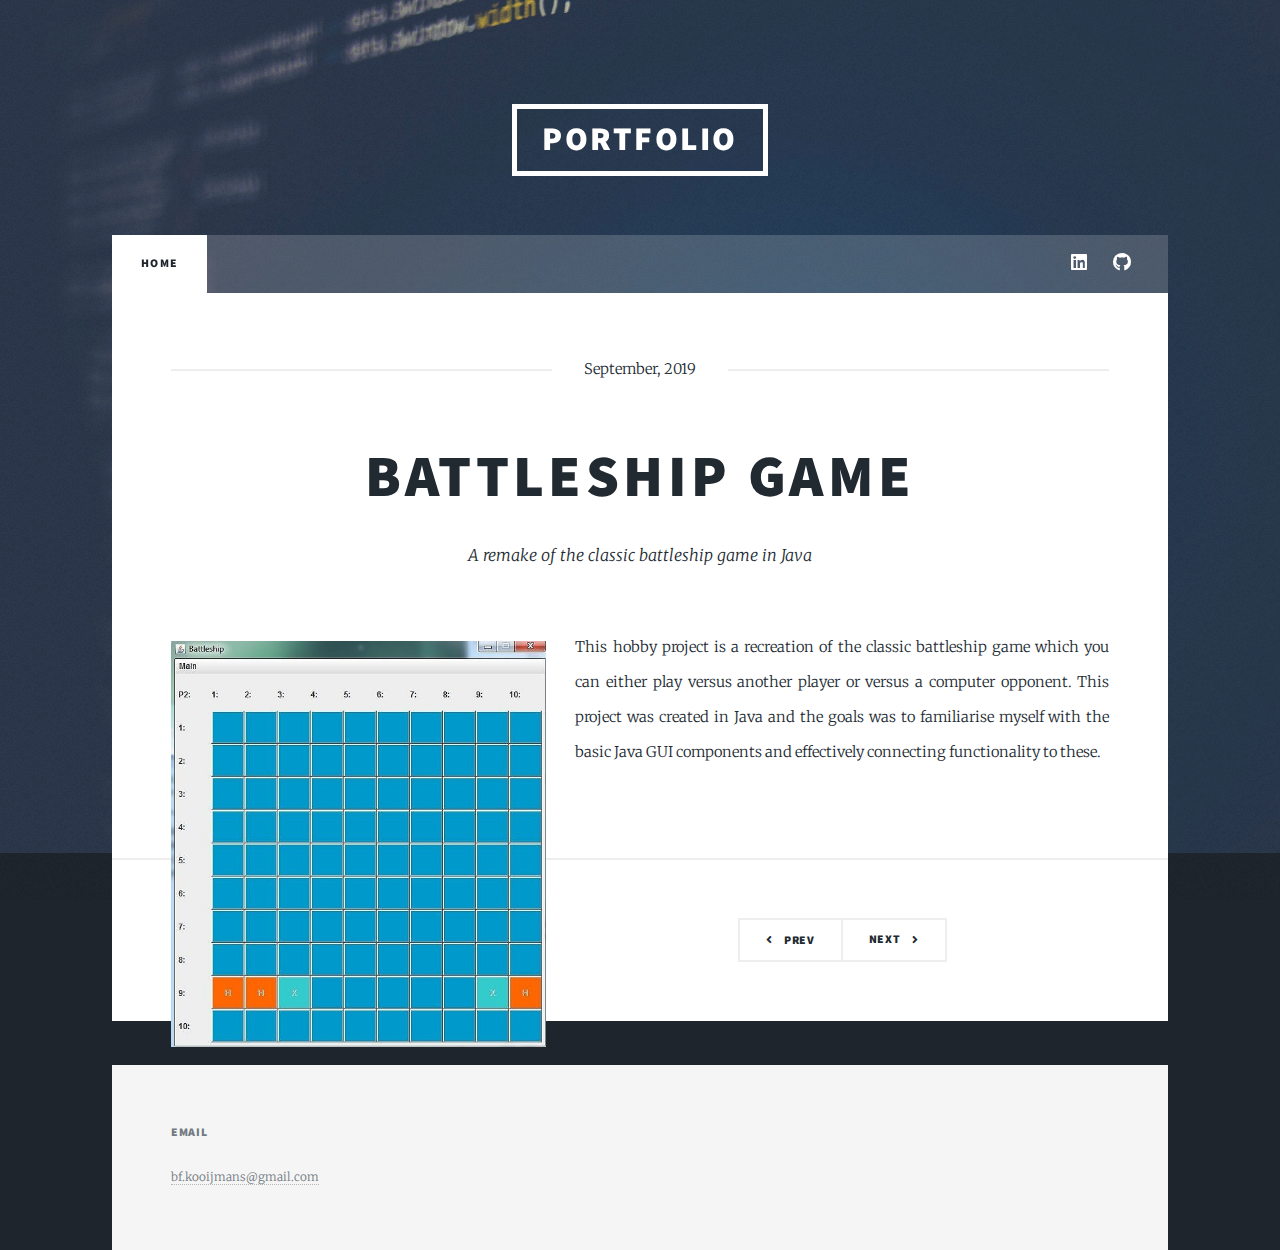
==== commit 27c27634: "v1.0" ====
--- a/battleship.html
+++ b/battleship.html
@@ -1,9 +1,4 @@
 <!DOCTYPE HTML>
-<!--
-	Massively by HTML5 UP
-	html5up.net | @ajlkn
-	Free for personal and commercial use under the CCA 3.0 license (html5up.net/license)
--->
 <html>
 	<head>
 		<title>Bart Kooijmans: Battleship game </title>
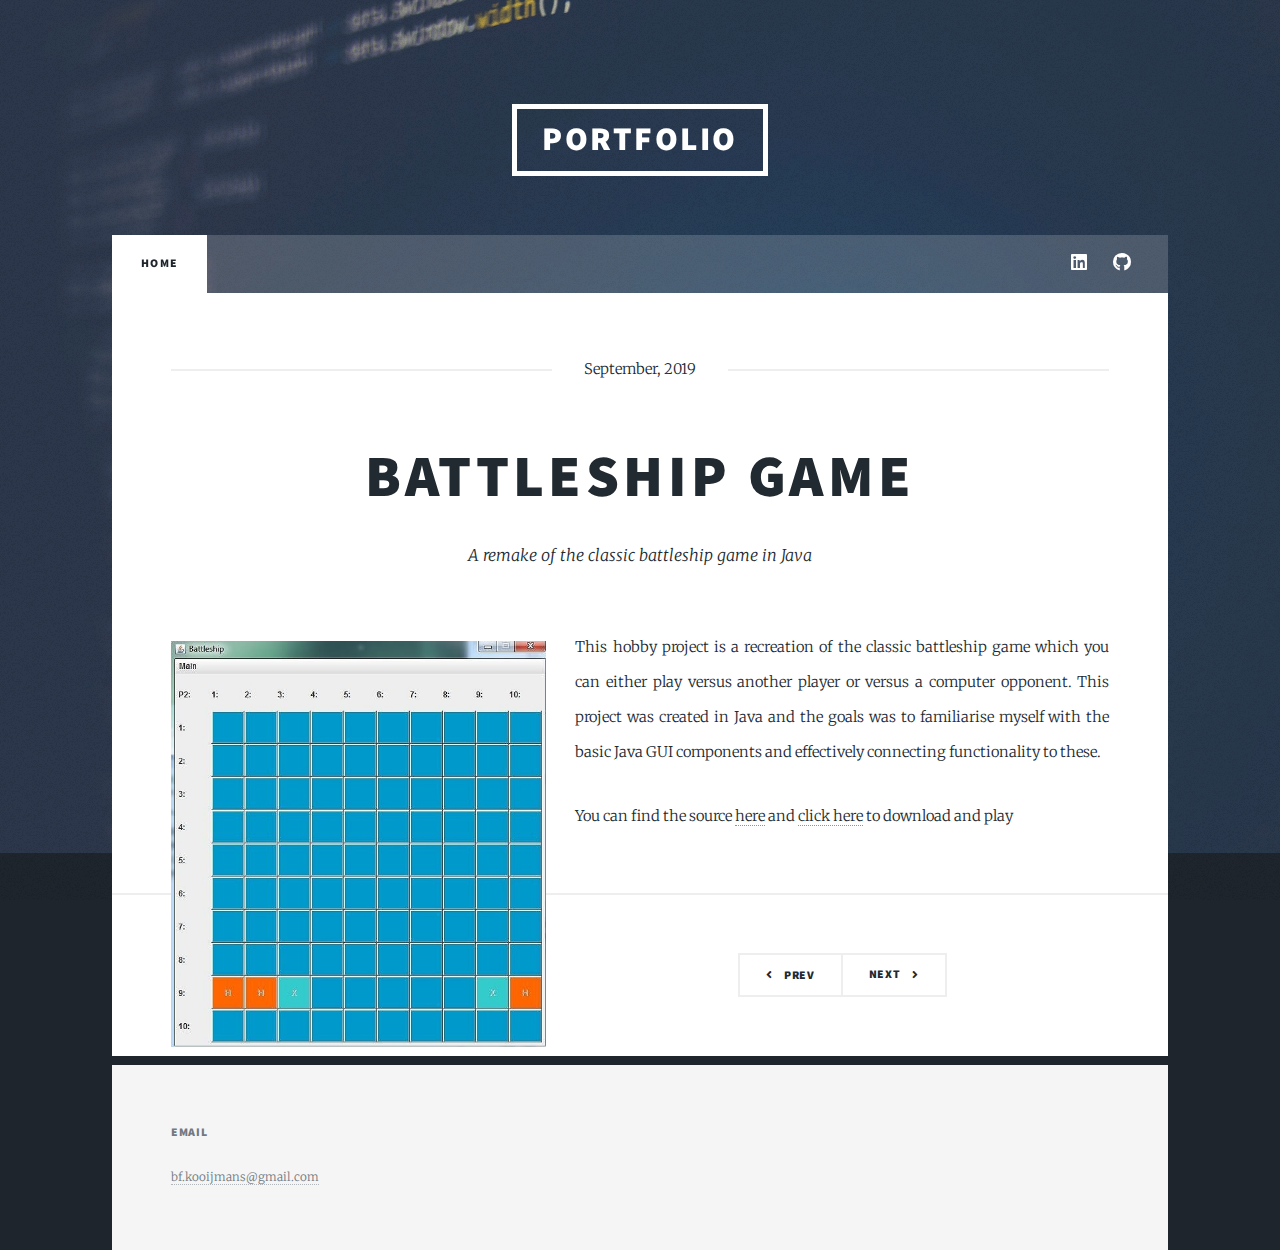
==== commit 2bb37964: "Update battleship.html" ====
--- a/battleship.html
+++ b/battleship.html
@@ -44,7 +44,7 @@
 								</header>
 								<div class="image left"><img src="images/Battleship.jpg" alt="" /></div>
 								<p>This hobby project is a recreation of the classic battleship game which you can either play versus another player or versus a computer opponent. This project was created in Java and the goals was to familiarise myself with the basic Java GUI components and effectively connecting functionality to these.</p>
-							
+								You can find the source <a href="https://github.com/BartKooijmans/BattleShip/tree/master/Battleship">here</a> and <a href="https://github.com/BartKooijmans/BattleShip/blob/master/Battleship/dist/Battleship.jar?raw=true">click here</a> to download and play
 							</section>
 
 						<!-- Footer -->
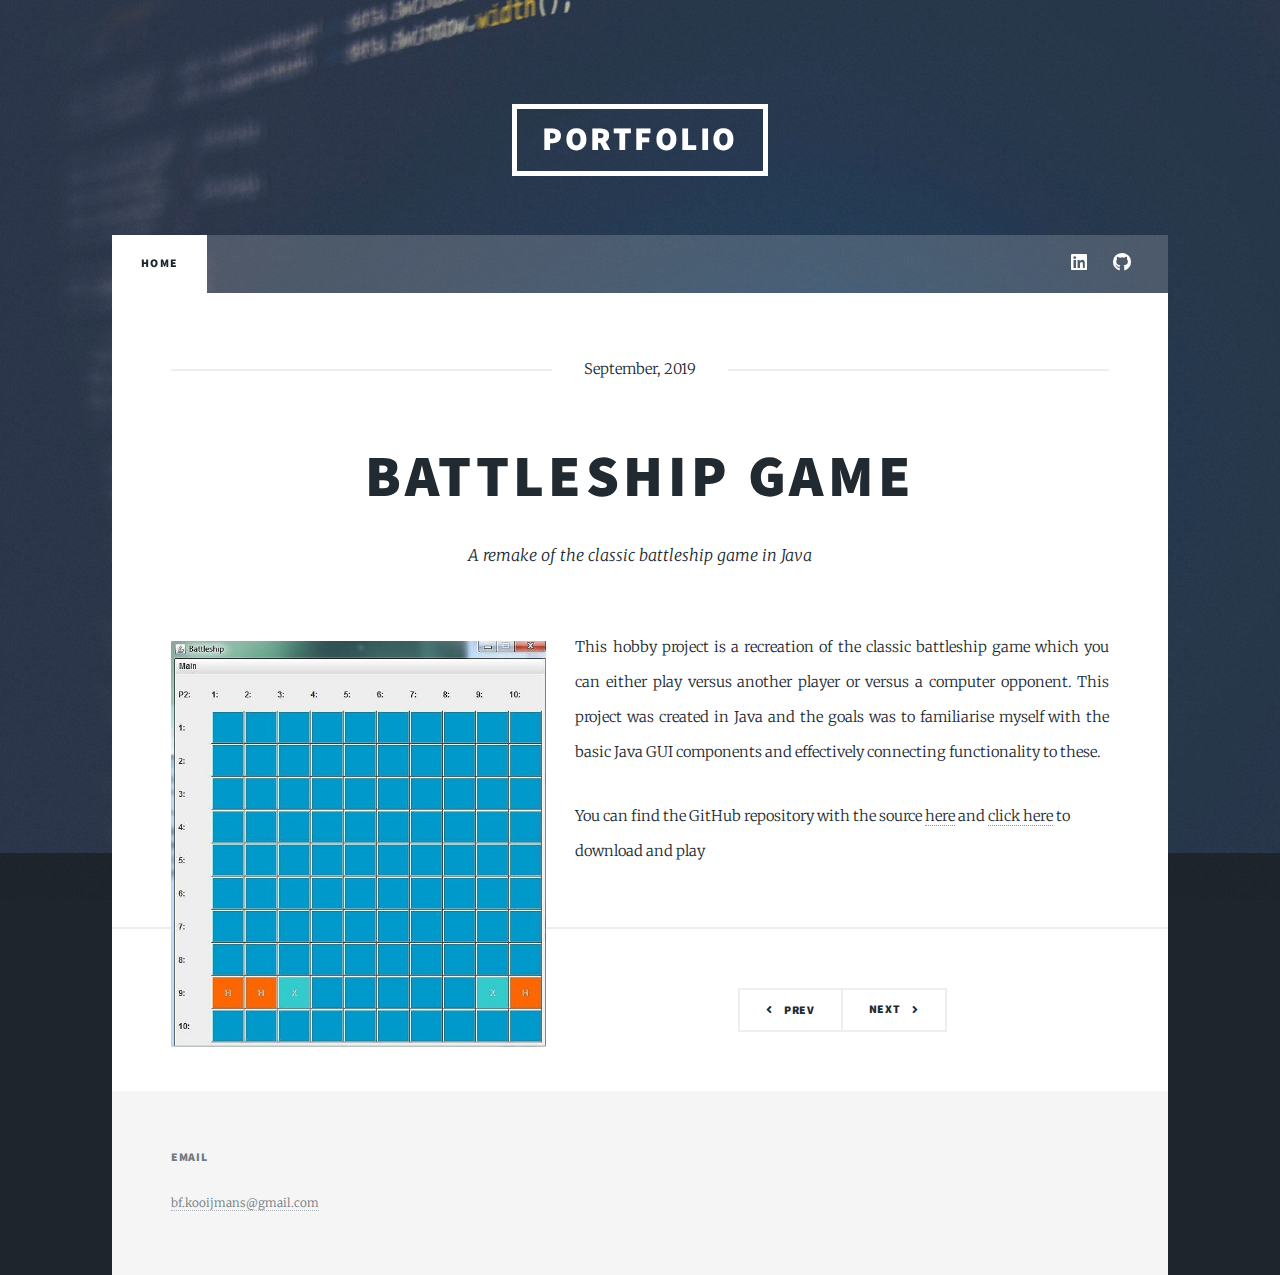
==== commit 549b09af: "v1.01" ====
--- a/battleship.html
+++ b/battleship.html
@@ -44,7 +44,7 @@
 								</header>
 								<div class="image left"><img src="images/Battleship.jpg" alt="" /></div>
 								<p>This hobby project is a recreation of the classic battleship game which you can either play versus another player or versus a computer opponent. This project was created in Java and the goals was to familiarise myself with the basic Java GUI components and effectively connecting functionality to these.</p>
-								You can find the source <a href="https://github.com/BartKooijmans/BattleShip/tree/master/Battleship">here</a> and <a href="https://github.com/BartKooijmans/BattleShip/blob/master/Battleship/dist/Battleship.jar?raw=true">click here</a> to download and play
+								You can find the GitHub repository with the source <a href="https://github.com/BartKooijmans/BattleShip/tree/master/Battleship">here</a> and <a href="https://github.com/BartKooijmans/BattleShip/blob/master/Battleship/dist/Battleship.jar?raw=true">click here</a> to download and play
 							</section>
 
 						<!-- Footer -->
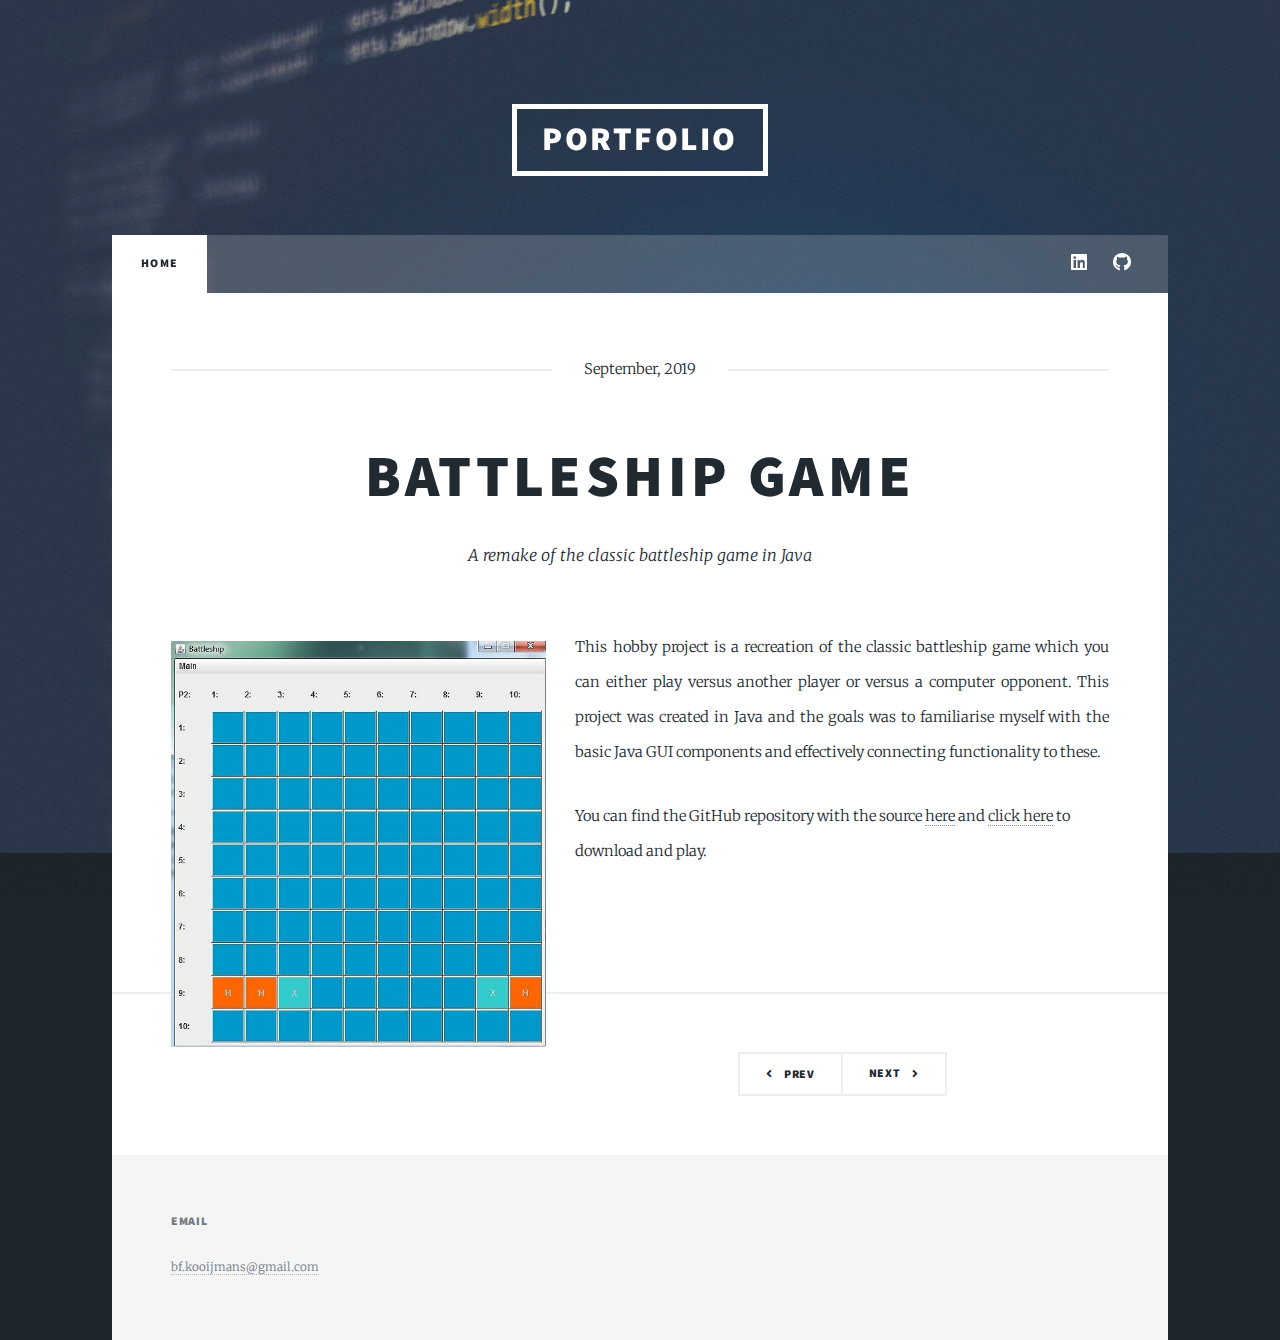
==== commit 8aad3d92: "Webshop Demo" ====
--- a/battleship.html
+++ b/battleship.html
@@ -44,15 +44,16 @@
 								</header>
 								<div class="image left"><img src="images/Battleship.jpg" alt="" /></div>
 								<p>This hobby project is a recreation of the classic battleship game which you can either play versus another player or versus a computer opponent. This project was created in Java and the goals was to familiarise myself with the basic Java GUI components and effectively connecting functionality to these.</p>
-								You can find the GitHub repository with the source <a href="https://github.com/BartKooijmans/BattleShip/tree/master/Battleship">here</a> and <a href="https://github.com/BartKooijmans/BattleShip/blob/master/Battleship/dist/Battleship.jar?raw=true">click here</a> to download and play
+								You can find the GitHub repository with the source <a href="https://github.com/BartKooijmans/BattleShip/tree/master/Battleship">here</a> and <a href="https://github.com/BartKooijmans/BattleShip/blob/master/Battleship/dist/Battleship.jar?raw=true">click here</a> to download and play.</p></br>
 							</section>
-
+						
 						<!-- Footer -->
 						<section class="special">
-							<footer>
+							<footer>							
 								<div class="pagination">
+
 									<a href="umltool.html" class="previous">Prev</a>
-									<a href="umltool.html" class="next">Next</a>
+									<a href="webshopdemo.html" class="next">Next</a>
 								</div>
 							</footer> 
 						</section>
